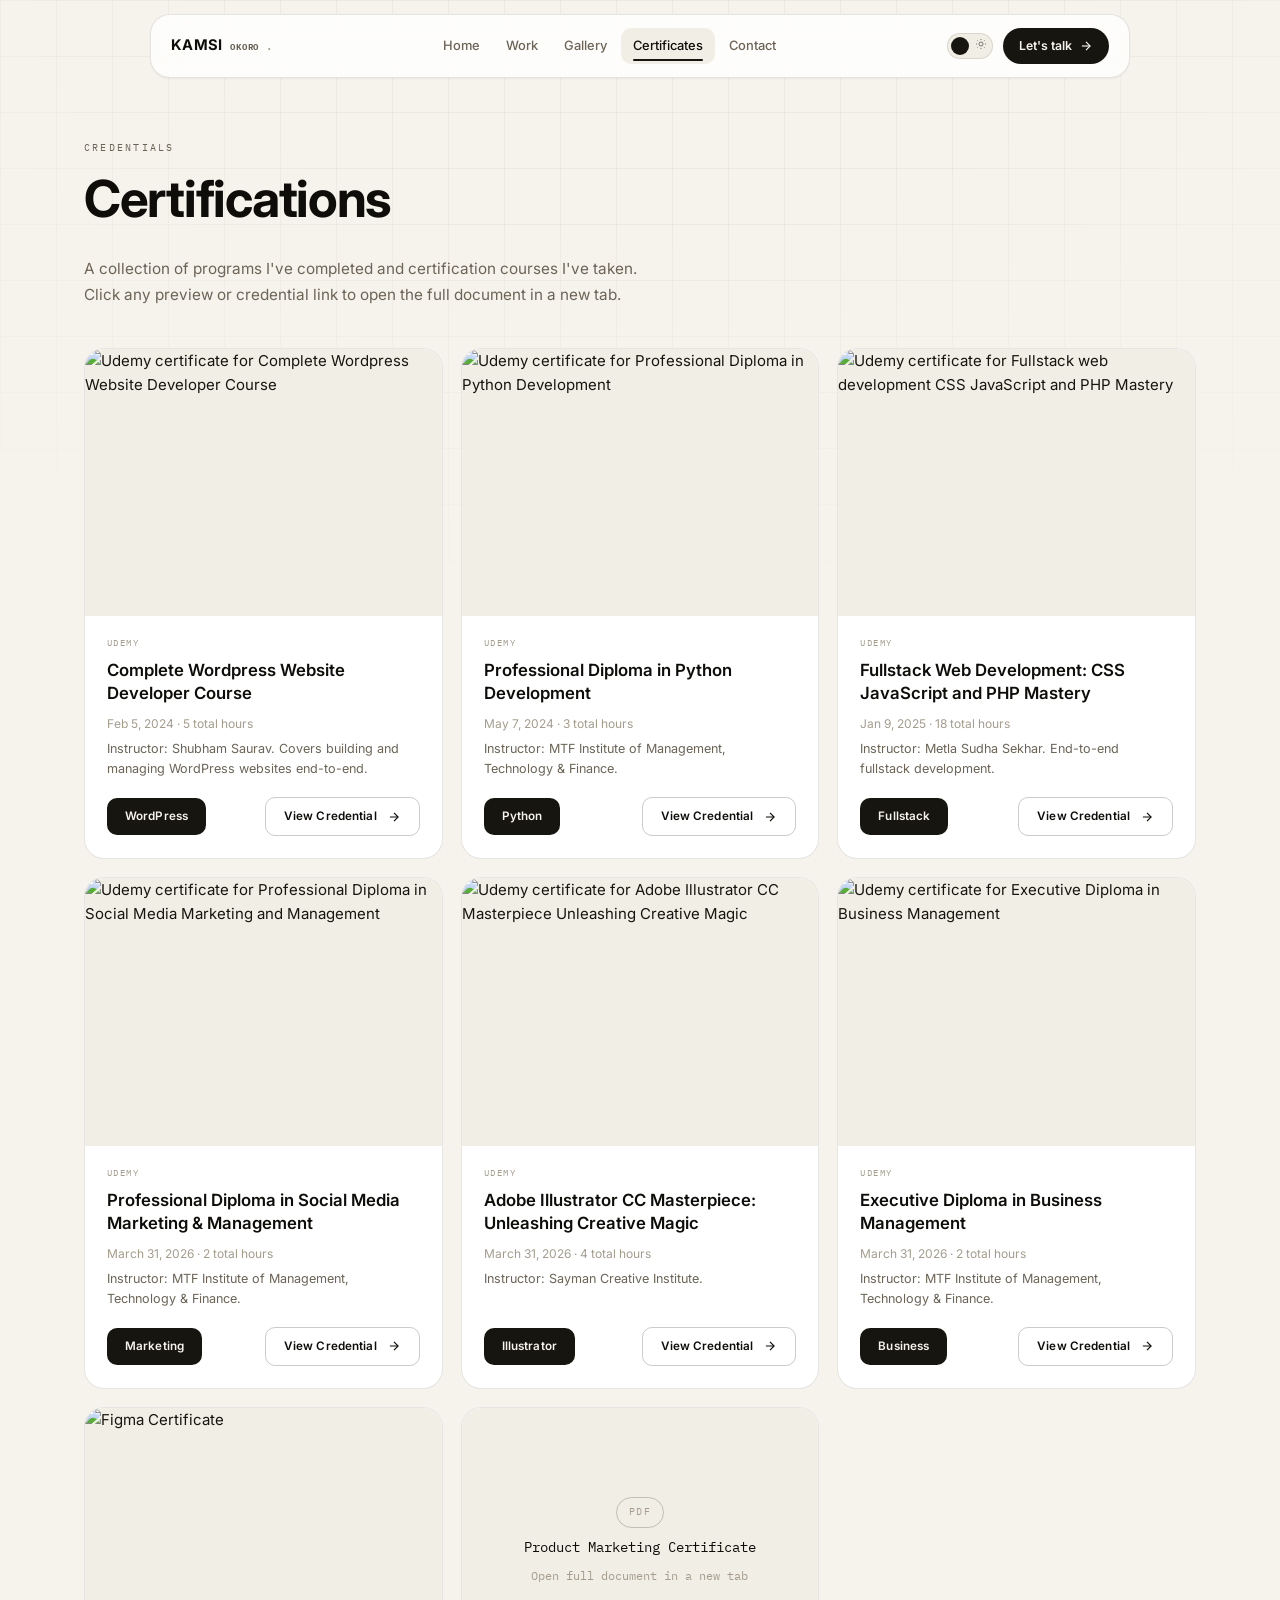
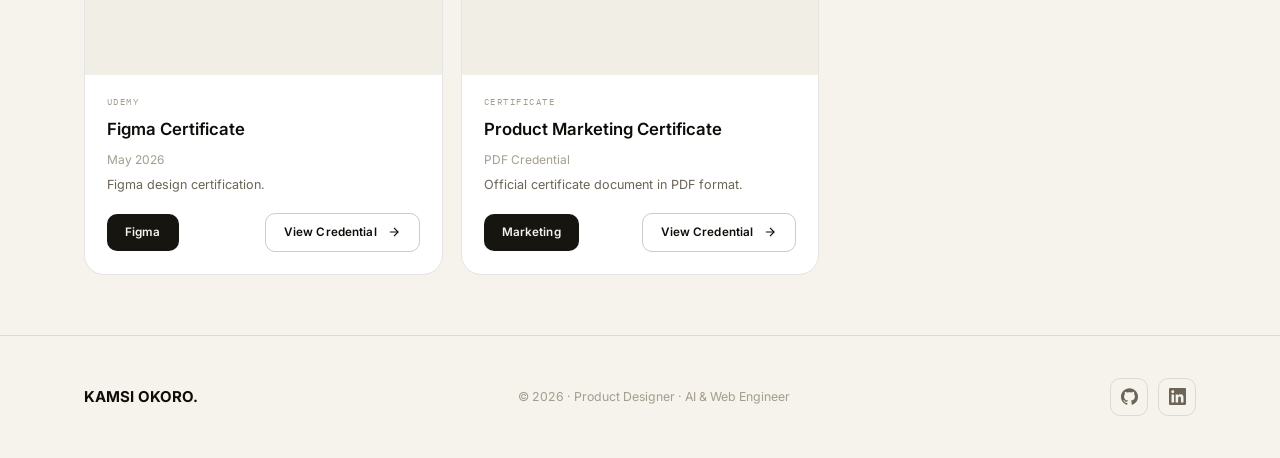
==== certificatiions.html @ 327447b2 "Redesign portfolio: minimalist warm off-white editorial UI - New floating sticky top navigation (nam" ====
<!DOCTYPE html>
<html lang="en" data-theme="light">
<head>
<meta charset="UTF-8">
<meta name="viewport" content="width=device-width, initial-scale=1.0">
<title>Certificates — Kamsi Okoro</title>
<meta name="description" content="Certifications and credentials earned by Kamsi Okoro across web development, design, art and business.">
<link rel="icon" type="image/svg+xml" href="favicon.svg">
<link rel="stylesheet" href="css/style.css">
</head>
<body class="certs-page">

<!-- ══════════ NAVBAR ══════════ -->
<header class="navbar">
  <div class="navbar-inner">
    <a class="navbar-brand" href="index.html" aria-label="Kamsi Okoro home">KAMSI<em>OKORO</em><span class="brand-dot">.</span></a>
    <nav class="navbar-center" aria-label="Primary">
      <ul class="nav-links">
        <li><a class="nav-link" href="index.html">Home</a></li>
        <li><a class="nav-link" href="works.html">Work</a></li>
        <li><a class="nav-link" href="gallery.html">Gallery</a></li>
        <li><a class="nav-link active" href="certificatiions.html">Certificates</a></li>
        <li><a class="nav-link" href="contact.html">Contact</a></li>
      </ul>
    </nav>
    <div class="navbar-right">
      <div class="theme-toggle" title="Toggle theme">
        <div class="toggle-track" role="button" tabindex="0" aria-label="Toggle theme">
          <svg class="icon-moon" viewBox="0 0 24 24" fill="none" stroke="currentColor" stroke-width="2"><path d="M21 12.8A9 9 0 1 1 11.2 3a7 7 0 0 0 9.8 9.8z"/></svg>
          <span class="toggle-thumb"></span>
          <svg class="icon-sun" viewBox="0 0 24 24" fill="none" stroke="currentColor" stroke-width="2"><circle cx="12" cy="12" r="4"/><path d="M12 2v2M12 20v2M4.9 4.9l1.4 1.4M17.7 17.7l1.4 1.4M2 12h2M20 12h2M4.9 19.1l1.4-1.4M17.7 6.3l1.4-1.4"/></svg>
        </div>
      </div>
      <a class="nav-cta" href="contact.html">Let's talk
        <svg viewBox="0 0 24 24" fill="none" stroke="currentColor" stroke-width="2"><line x1="5" y1="12" x2="19" y2="12"/><polyline points="12,5 19,12 12,19"/></svg>
      </a>
      <button class="hamburger-btn" aria-label="Toggle menu">
        <div class="hamburger-icon"><span></span><span></span><span></span></div>
      </button>
    </div>
  </div>
</header>

<div class="mobile-menu">
  <ul class="mobile-menu-links">
    <li><a href="index.html">Home <small>/ 01</small></a></li>
    <li><a href="works.html">Work <small>/ 02</small></a></li>
    <li><a href="gallery.html">Gallery <small>/ 03</small></a></li>
    <li><a class="active" href="certificatiions.html">Certificates <small>/ 04</small></a></li>
    <li><a href="contact.html">Contact <small>/ 05</small></a></li>
  </ul>
  <div class="mobile-menu-social">
    <a href="https://www.linkedin.com/in/kamsiokoro" target="_blank" rel="noopener"><svg viewBox="0 0 24 24" fill="currentColor"><path d="M20.447 20.452h-3.554v-5.569c0-1.328-.027-3.037-1.852-3.037-1.853 0-2.136 1.445-2.136 2.939v5.667H9.351V9h3.414v1.561h.046c.477-.9 1.637-1.85 3.37-1.85 3.601 0 4.267 2.37 4.267 5.455v6.286zM5.337 7.433a2.062 2.062 0 01-2.063-2.065 2.064 2.064 0 112.063 2.065zm1.782 13.019H3.555V9h3.564v11.452zM22.225 0H1.771C.792 0 0 .774 0 1.729v20.542C0 23.227.792 24 1.771 24h20.451C23.2 24 24 23.227 24 22.271V1.729C24 .774 23.2 0 22.222 0h.003z"/></svg> LinkedIn</a>
    <a href="https://github.com/kamsigpt" target="_blank" rel="noopener noreferrer"><svg viewBox="0 0 24 24" fill="currentColor"><path d="M12 .297c-6.63 0-12 5.373-12 12 0 5.303 3.438 9.8 8.205 11.385.6.113.82-.258.82-.577 0-.285-.01-1.04-.015-2.04-3.338.724-4.042-1.61-4.042-1.61C4.422 18.07 3.633 17.7 3.633 17.7c-1.087-.744.084-.729.084-.729 1.205.084 1.838 1.236 1.838 1.236 1.07 1.835 2.809 1.305 3.495.998.108-.776.417-1.305.76-1.605-2.665-.3-5.466-1.332-5.466-5.93 0-1.31.465-2.38 1.235-3.22-.135-.303-.54-1.523.105-3.176 0 0 1.005-.322 3.3 1.23.96-.267 1.98-.399 3-.405 1.02.006 2.04.138 3 .405 2.28-1.552 3.285-1.23 3.285-1.23.645 1.653.24 2.873.12 3.176.765.84 1.23 1.91 1.23 3.22 0 4.61-2.805 5.625-5.475 5.92.42.36.81 1.096.81 2.22 0 1.606-.015 2.896-.015 3.286 0 .315.21.69.825.57C20.565 22.092 24 17.592 24 12.297c0-6.627-5.373-12-12-12"/></svg> GitHub</a>
    <a class="email-contact-link" href="mailto:theofficialkamsiokoro@gmail.com" data-email="theofficialkamsiokoro@gmail.com"><svg viewBox="0 0 24 24" fill="none" stroke="currentColor" stroke-width="2"><path d="M4 4h16c1.1 0 2 .9 2 2v12c0 1.1-.9 2-2 2H4c-1.1 0-2-.9-2-2V6c0-1.1.9-2 2-2z"/><polyline points="22,6 12,13 2,6"/></svg> Email</a>
    <a class="cv-download-link" href="assets/Nedokoro_Kamsiyochi_%E2%80%94_Product_Designer_Portfolio.pdf" download="Kamsi_Okoro_CV.pdf" data-cv-src="assets/Nedokoro_Kamsiyochi_%E2%80%94_Product_Designer_Portfolio.pdf" data-download-name="Kamsi_Okoro_CV.pdf"><svg viewBox="0 0 24 24" fill="none" stroke="currentColor" stroke-width="2"><path d="M12 3v11"/><path d="M8 10l4 4 4-4"/><path d="M5 19h14"/></svg> CV</a>
  </div>
</div>

<main class="main-content">
  <section class="page-hero">
    <div class="container">
      <span class="page-kicker fade-up">Credentials</span>
      <h1 class="fade-up" style="--delay:0.05s">Certifications</h1>
      <p class="fade-up" style="--delay:0.12s">A collection of programs I've completed and certification courses I've taken. Click any preview or credential link to open the full document in a new tab.</p>
    </div>
  </section>

  <div class="container">
    <div class="cert-grid">

      <article id="google-ux-design" class="cert-card reveal" data-cert-src="assets/certificates/udemy-1.jpg">
        <div class="cert-card-media" aria-label="Open Complete Wordpress Website Developer Course certificate"><img class="cert-card-image" src="assets/certificates/udemy-1.jpg" alt="Udemy certificate for Complete Wordpress Website Developer Course" loading="lazy"></div>
        <div class="cert-card-body">
          <span class="org">Udemy</span>
          <h2>Complete Wordpress Website Developer Course</h2>
          <p class="meta">Feb 5, 2024 · 5 total hours</p>
          <p class="more">Instructor: Shubham Saurav. Covers building and managing WordPress websites end-to-end.</p>
          <div class="cert-card-foot">
            <span class="btn btn-sm" style="pointer-events:none;background:var(--accent);color:var(--bg)">WordPress</span>
            <a class="btn btn-outline btn-sm" href="assets/certificates/udemy-1.jpg" target="_blank" rel="noopener noreferrer">View Credential
              <svg viewBox="0 0 24 24" fill="none" stroke="currentColor" stroke-width="2"><line x1="5" y1="12" x2="19" y2="12"/><polyline points="12,5 19,12 12,19"/></svg>
            </a>
          </div>
        </div>
      </article>

      <article id="meta-frontend-developer" class="cert-card reveal" data-cert-src="assets/certificates/udemy-2.jpg">
        <div class="cert-card-media" aria-label="Open Professional Diploma in Python Development certificate"><img class="cert-card-image" src="assets/certificates/udemy-2.jpg" alt="Udemy certificate for Professional Diploma in Python Development" loading="lazy"></div>
        <div class="cert-card-body">
          <span class="org">Udemy</span>
          <h2>Professional Diploma in Python Development</h2>
          <p class="meta">May 7, 2024 · 3 total hours</p>
          <p class="more">Instructor: MTF Institute of Management, Technology &amp; Finance.</p>
          <div class="cert-card-foot">
            <span class="btn btn-sm" style="pointer-events:none;background:var(--accent);color:var(--bg)">Python</span>
            <a class="btn btn-outline btn-sm" href="assets/certificates/udemy-2.jpg" target="_blank" rel="noopener noreferrer">View Credential
              <svg viewBox="0 0 24 24" fill="none" stroke="currentColor" stroke-width="2"><line x1="5" y1="12" x2="19" y2="12"/><polyline points="12,5 19,12 12,19"/></svg>
            </a>
          </div>
        </div>
      </article>

      <article id="fullstack-css-js-php" class="cert-card reveal" data-cert-src="assets/certificates/udemy-3.jpg">
        <div class="cert-card-media" aria-label="Open Fullstack web development CSS JavaScript and PHP Mastery certificate"><img class="cert-card-image" src="assets/certificates/udemy-3.jpg" alt="Udemy certificate for Fullstack web development CSS JavaScript and PHP Mastery" loading="lazy"></div>
        <div class="cert-card-body">
          <span class="org">Udemy</span>
          <h2>Fullstack Web Development: CSS JavaScript and PHP Mastery</h2>
          <p class="meta">Jan 9, 2025 · 18 total hours</p>
          <p class="more">Instructor: Metla Sudha Sekhar. End-to-end fullstack development.</p>
          <div class="cert-card-foot">
            <span class="btn btn-sm" style="pointer-events:none;background:var(--accent);color:var(--bg)">Fullstack</span>
            <a class="btn btn-outline btn-sm" href="assets/certificates/udemy-3.jpg" target="_blank" rel="noopener noreferrer">View Credential
              <svg viewBox="0 0 24 24" fill="none" stroke="currentColor" stroke-width="2"><line x1="5" y1="12" x2="19" y2="12"/><polyline points="12,5 19,12 12,19"/></svg>
            </a>
          </div>
        </div>
      </article>

      <article id="social-media-marketing-management" class="cert-card reveal" data-cert-src="assets/certificates/udemy-4.jpg">
        <div class="cert-card-media" aria-label="Open Professional Diploma in Social Media Marketing and Management certificate"><img class="cert-card-image" src="assets/certificates/udemy-4.jpg" alt="Udemy certificate for Professional Diploma in Social Media Marketing and Management" loading="lazy"></div>
        <div class="cert-card-body">
          <span class="org">Udemy</span>
          <h2>Professional Diploma in Social Media Marketing &amp; Management</h2>
          <p class="meta">March 31, 2026 · 2 total hours</p>
          <p class="more">Instructor: MTF Institute of Management, Technology &amp; Finance.</p>
          <div class="cert-card-foot">
            <span class="btn btn-sm" style="pointer-events:none;background:var(--accent);color:var(--bg)">Marketing</span>
            <a class="btn btn-outline btn-sm" href="assets/certificates/udemy-4.jpg" target="_blank" rel="noopener noreferrer">View Credential
              <svg viewBox="0 0 24 24" fill="none" stroke="currentColor" stroke-width="2"><line x1="5" y1="12" x2="19" y2="12"/><polyline points="12,5 19,12 12,19"/></svg>
            </a>
          </div>
        </div>
      </article>

      <article id="adobe-illustrator-masterpiece" class="cert-card reveal" data-cert-src="assets/certificates/udemy-5.jpg">
        <div class="cert-card-media" aria-label="Open Adobe Illustrator CC Masterpiece Unleashing Creative Magic certificate"><img class="cert-card-image" src="assets/certificates/udemy-5.jpg" alt="Udemy certificate for Adobe Illustrator CC Masterpiece Unleashing Creative Magic" loading="lazy"></div>
        <div class="cert-card-body">
          <span class="org">Udemy</span>
          <h2>Adobe Illustrator CC Masterpiece: Unleashing Creative Magic</h2>
          <p class="meta">March 31, 2026 · 4 total hours</p>
          <p class="more">Instructor: Sayman Creative Institute.</p>
          <div class="cert-card-foot">
            <span class="btn btn-sm" style="pointer-events:none;background:var(--accent);color:var(--bg)">Illustrator</span>
            <a class="btn btn-outline btn-sm" href="assets/certificates/udemy-5.jpg" target="_blank" rel="noopener noreferrer">View Credential
              <svg viewBox="0 0 24 24" fill="none" stroke="currentColor" stroke-width="2"><line x1="5" y1="12" x2="19" y2="12"/><polyline points="12,5 19,12 12,19"/></svg>
            </a>
          </div>
        </div>
      </article>

      <article id="executive-business-management" class="cert-card reveal" data-cert-src="assets/certificates/udemy-6.jpg">
        <div class="cert-card-media" aria-label="Open Executive Diploma in Business Management certificate"><img class="cert-card-image" src="assets/certificates/udemy-6.jpg" alt="Udemy certificate for Executive Diploma in Business Management" loading="lazy"></div>
        <div class="cert-card-body">
          <span class="org">Udemy</span>
          <h2>Executive Diploma in Business Management</h2>
          <p class="meta">March 31, 2026 · 2 total hours</p>
          <p class="more">Instructor: MTF Institute of Management, Technology &amp; Finance.</p>
          <div class="cert-card-foot">
            <span class="btn btn-sm" style="pointer-events:none;background:var(--accent);color:var(--bg)">Business</span>
            <a class="btn btn-outline btn-sm" href="assets/certificates/udemy-6.jpg" target="_blank" rel="noopener noreferrer">View Credential
              <svg viewBox="0 0 24 24" fill="none" stroke="currentColor" stroke-width="2"><line x1="5" y1="12" x2="19" y2="12"/><polyline points="12,5 19,12 12,19"/></svg>
            </a>
          </div>
        </div>
      </article>

      <article id="figma-certificate" class="cert-card reveal" data-cert-src="assets/certificates/figma certificate.jpg">
        <div class="cert-card-media" aria-label="Open Figma Certificate"><img class="cert-card-image" src="assets/certificates/figma%20certificate.jpg" alt="Figma Certificate" loading="lazy"></div>
        <div class="cert-card-body">
          <span class="org">Udemy</span>
          <h2>Figma Certificate</h2>
          <p class="meta">May 2026</p>
          <p class="more">Figma design certification.</p>
          <div class="cert-card-foot">
            <span class="btn btn-sm" style="pointer-events:none;background:var(--accent);color:var(--bg)">Figma</span>
            <a class="btn btn-outline btn-sm" href="assets/certificates/figma%20certificate.jpg" target="_blank" rel="noopener noreferrer">View Credential
              <svg viewBox="0 0 24 24" fill="none" stroke="currentColor" stroke-width="2"><line x1="5" y1="12" x2="19" y2="12"/><polyline points="12,5 19,12 12,19"/></svg>
            </a>
          </div>
        </div>
      </article>

      <article id="product-marketing-certificate" class="cert-card reveal" data-cert-src="assets/certificates/product-marketing-certificate.pdf">
        <div class="cert-card-media cert-card-media-pdf" aria-label="Open product marketing certificate PDF">
          <span class="cert-card-pdf-chip">PDF</span>
          <span style="font-size:.95rem;color:var(--text-strong)">Product Marketing Certificate</span>
          <span>Open full document in a new tab</span>
        </div>
        <div class="cert-card-body">
          <span class="org">Certificate</span>
          <h2>Product Marketing Certificate</h2>
          <p class="meta">PDF Credential</p>
          <p class="more">Official certificate document in PDF format.</p>
          <div class="cert-card-foot">
            <span class="btn btn-sm" style="pointer-events:none;background:var(--accent);color:var(--bg)">Marketing</span>
            <a class="btn btn-outline btn-sm" href="assets/certificates/product-marketing-certificate.pdf" target="_blank" rel="noopener noreferrer">View Credential
              <svg viewBox="0 0 24 24" fill="none" stroke="currentColor" stroke-width="2"><line x1="5" y1="12" x2="19" y2="12"/><polyline points="12,5 19,12 12,19"/></svg>
            </a>
          </div>
        </div>
      </article>

    </div>
  </div>

  <footer class="footer">
    <div class="container footer-inner">
      <span class="footer-brand">KAMSI OKORO.</span>
      <span class="footer-copy">© 2026 · Product Designer · AI &amp; Web Engineer</span>
      <div class="footer-social">
        <a href="https://github.com/kamsigpt" target="_blank" rel="noopener noreferrer" aria-label="GitHub"><svg viewBox="0 0 24 24" fill="currentColor"><path d="M12 .297c-6.63 0-12 5.373-12 12 0 5.303 3.438 9.8 8.205 11.385.6.113.82-.258.82-.577 0-.285-.01-1.04-.015-2.04-3.338.724-4.042-1.61-4.042-1.61C4.422 18.07 3.633 17.7 3.633 17.7c-1.087-.744.084-.729.084-.729 1.205.084 1.838 1.236 1.838 1.236 1.07 1.835 2.809 1.305 3.495.998.108-.776.417-1.305.76-1.605-2.665-.3-5.466-1.332-5.466-5.93 0-1.31.465-2.38 1.235-3.22-.135-.303-.54-1.523.105-3.176 0 0 1.005-.322 3.3 1.23.96-.267 1.98-.399 3-.405 1.02.006 2.04.138 3 .405 2.28-1.552 3.285-1.23 3.285-1.23.645 1.653.24 2.873.12 3.176.765.84 1.23 1.91 1.23 3.22 0 4.61-2.805 5.625-5.475 5.92.42.36.81 1.096.81 2.22 0 1.606-.015 2.896-.015 3.286 0 .315.21.69.825.57C20.565 22.092 24 17.592 24 12.297c0-6.627-5.373-12-12-12"/></svg></a>
        <a href="https://www.linkedin.com/in/kamsiokoro" target="_blank" rel="noopener" aria-label="LinkedIn"><svg viewBox="0 0 24 24" fill="currentColor"><path d="M20.447 20.452h-3.554v-5.569c0-1.328-.027-3.037-1.852-3.037-1.853 0-2.136 1.445-2.136 2.939v5.667H9.351V9h3.414v1.561h.046c.477-.9 1.637-1.85 3.37-1.85 3.601 0 4.267 2.37 4.267 5.455v6.286zM5.337 7.433a2.062 2.062 0 01-2.063-2.065 2.064 2.064 0 112.063 2.065zm1.782 13.019H3.555V9h3.564v11.452zM22.225 0H1.771C.792 0 0 .774 0 1.729v20.542C0 23.227.792 24 1.771 24h20.451C23.2 24 24 23.227 24 22.271V1.729C24 .774 23.2 0 22.222 0h.003z"/></svg></a>
      </div>
    </div>
  </footer>
</main>

<script src="js/main.js"></script>
</body>
</html>
---- css/style.css ----
/* ═══════════════════════════════════════════════════════
   KAMSI OKORO — Premium Editorial Portfolio
   Minimalist · Sophisticated · Technical · Warm off-white
   ═══════════════════════════════════════════════════════ */

@import url('https://fonts.googleapis.com/css2?family=IBM+Plex+Mono:wght@400;500&family=Inter:opsz,wght@14..32,300;14..32,400;14..32,500;14..32,600;14..32,700;14..32,800&display=swap');

/* ── DESIGN TOKENS ── */
:root {
  --bg:          #f6f3ec;   /* warm off-white */
  --bg2:         #efece2;   /* slightly deeper warm */
  --surface:     #ffffff;
  --surface-2:   #f1eee5;
  --text:        #17150f;   /* near-black warm */
  --text-strong: #0e0d09;
  --text-sub:    #6b6457;
  --text-dim:    #a49d8e;
  --border:      rgba(23,21,15,0.11);
  --border-bright: rgba(23,21,15,0.22);
  --accent:      #17150f;
  --btn-bg:      #17150f;
  --btn-text:    #f6f3ec;
  --btn-hover:   #2c2920;
  --grid-line:   rgba(23,21,15,0.045);

  --r-sm: 10px;
  --r-md: 14px;
  --r-lg: 20px;
  --r-full: 999px;

  --shadow-sm: 0 1px 2px rgba(23,21,15,0.05);
  --shadow-md: 0 12px 30px rgba(23,21,15,0.08);
  --shadow-lg: 0 24px 60px rgba(23,21,15,0.10);

  --font-sans: 'Inter', 'Segoe UI', Arial, sans-serif;
  --font-mono: 'IBM Plex Mono', 'SFMono-Regular', Consolas, monospace;

  --ease: cubic-bezier(0.76, 0, 0.24, 1);
  --ease-out: cubic-bezier(0.16, 1, 0.3, 1);
  --ease-smooth: cubic-bezier(0.22, 1, 0.36, 1);

  --nav-h: 64px;
  --max-w: 1240px;
  --page-pad: 64px;
}

[data-theme="dark"] {
  --bg:          #121110;
  --bg2:         #1a1916;
  --surface:     #1d1b18;
  --surface-2:   #24221e;
  --text:        #ece9e1;
  --text-strong: #f7f4ec;
  --text-sub:    #a8a193;
  --text-dim:    #6b665b;
  --border:      rgba(255,255,255,0.10);
  --border-bright: rgba(255,255,255,0.20);
  --accent:      #ece9e1;
  --btn-bg:      #ece9e1;
  --btn-text:    #15130f;
  --btn-hover:   #ffffff;
  --grid-line:   rgba(255,255,255,0.05);
  --shadow-sm: 0 1px 2px rgba(0,0,0,0.3);
  --shadow-md: 0 12px 30px rgba(0,0,0,0.4);
  --shadow-lg: 0 24px 60px rgba(0,0,0,0.5);
}

/* ── RESET / BASE ── */
*, *::before, *::after { box-sizing: border-box; margin: 0; padding: 0; }
html { scroll-behavior: smooth; font-size: 15px; }
body {
  font-family: var(--font-sans);
  background: var(--bg);
  color: var(--text);
  overflow-x: hidden;
  min-height: 100vh;
  line-height: 1.6;
  text-rendering: optimizeLegibility;
  -webkit-font-smoothing: antialiased;
  -webkit-tap-highlight-color: transparent;
  transition: background-color 0.35s var(--ease-smooth), color 0.35s var(--ease-smooth);
}

/* Subtle technical grid background */
body::before {
  content: '';
  position: fixed;
  inset: 0;
  background-image:
    linear-gradient(var(--grid-line) 1px, transparent 1px),
    linear-gradient(90deg, var(--grid-line) 1px, transparent 1px);
  background-size: 56px 56px;
  mask-image: radial-gradient(ellipse 90% 70% at 50% 0%, #000 30%, transparent 100%);
  -webkit-mask-image: radial-gradient(ellipse 90% 70% at 50% 0%, #000 30%, transparent 100%);
  pointer-events: none;
  z-index: 0;
  transition: opacity 0.35s var(--ease-smooth);
}

a { text-decoration: none; color: inherit; }
button { border: none; background: none; cursor: pointer; font-family: inherit; color: inherit; }
img, video { display: block; max-width: 100%; }

::selection { background: var(--accent); color: var(--bg); }

a:focus-visible,
button:focus-visible {
  outline: 2px solid var(--accent);
  outline-offset: 3px;
  border-radius: 4px;
}

/* ── CONTAINER ── */
.container { width: 100%; max-width: var(--max-w); margin: 0 auto; padding: 0 var(--page-pad); }

/* ── TYPOGRAPHY HELPERS ── */
.mono { font-family: var(--font-mono); }
.eyebrow {
  font-family: var(--font-mono);
  font-size: 0.66rem;
  letter-spacing: 0.22em;
  text-transform: uppercase;
  color: var(--text-sub);
  display: inline-flex;
  align-items: center;
  gap: 10px;
}
.eyebrow::before {
  content: '';
  width: 26px;
  height: 1px;
  background: currentColor;
  opacity: 0.35;
}

/* ── NAVIGATION ── */
.navbar {
  position: fixed;
  top: 14px;
  left: 0;
  right: 0;
  z-index: 200;
  display: flex;
  justify-content: center;
  pointer-events: none;
  padding: 0 16px;
}
.navbar-inner {
  pointer-events: auto;
  width: 100%;
  max-width: 980px;
  height: var(--nav-h);
  display: flex;
  align-items: center;
  justify-content: space-between;
  gap: 24px;
  padding: 0 20px;
  background: color-mix(in srgb, var(--surface) 78%, transparent);
  backdrop-filter: blur(14px) saturate(1.3);
  -webkit-backdrop-filter: blur(14px) saturate(1.3);
  border: 1px solid var(--border);
  border-radius: var(--r-lg);
  box-shadow: var(--shadow-sm);
  transition: background-color 0.3s, box-shadow 0.3s, border-color 0.3s;
}
.navbar-brand {
  display: flex;
  align-items: baseline;
  gap: 8px;
  font-weight: 700;
  letter-spacing: 0.02em;
  color: var(--text-strong);
  font-size: 0.98rem;
  white-space: nowrap;
}
.navbar-brand .brand-dot { color: var(--text-dim); font-weight: 500; }
.navbar-brand em {
  font-style: normal;
  font-family: var(--font-mono);
  font-size: 0.62rem;
  color: var(--text-sub);
  letter-spacing: 0.08em;
  margin-top: 2px;
}
.nav-links {
  display: flex;
  align-items: center;
  gap: 2px;
  list-style: none;
}
.nav-link {
  position: relative;
  display: inline-flex;
  align-items: center;
  gap: 6px;
  padding: 8px 12px;
  font-size: 0.86rem;
  font-weight: 500;
  color: var(--text-sub);
  border-radius: var(--r-sm);
  transition: color 0.2s var(--ease-smooth), background-color 0.2s var(--ease-smooth);
}
.nav-link svg { width: 15px; height: 15px; opacity: 0.7; }
.nav-link:hover { color: var(--text-strong); background: var(--surface-2); }
.nav-link.active { color: var(--text-strong); background: var(--surface-2); }
.nav-link.active::after {
  content: '';
  position: absolute;
  left: 12px; right: 12px; bottom: 3px;
  height: 2px;
  border-radius: 2px;
  background: var(--accent);
}

.navbar-right {
  display: flex;
  align-items: center;
  gap: 10px;
}

/* Theme toggle */
.theme-toggle {
  display: flex;
  align-items: center;
}
.toggle-track {
  width: 46px;
  height: 26px;
  border-radius: var(--r-full);
  background: var(--surface-2);
  border: 1px solid var(--border);
  position: relative;
  cursor: pointer;
  transition: background-color 0.3s, border-color 0.3s;
  display: flex;
  align-items: center;
}
.toggle-thumb {
  position: absolute;
  left: 3px;
  top: 3px;
  width: 18px;
  height: 18px;
  border-radius: 50%;
  background: var(--accent);
  transition: transform 0.3s var(--ease-smooth);
}
.toggle-track[data-step="1"] .toggle-thumb { transform: translateX(20px); }
.toggle-track .icon-sun, .toggle-track .icon-moon { position: absolute; top: 4px; width: 12px; height: 12px; opacity: 0.55; }
.toggle-track .icon-sun { right: 5px; }
.toggle-track .icon-moon { left: 5px; }

/* CTA button in nav */
.nav-cta {
  display: inline-flex;
  align-items: center;
  gap: 7px;
  padding: 8px 16px;
  background: var(--btn-bg);
  color: var(--btn-text);
  border-radius: var(--r-full);
  font-size: 0.82rem;
  font-weight: 600;
  transition: transform 0.2s var(--ease-smooth), background-color 0.2s, box-shadow 0.2s;
}
.nav-cta:hover { background: var(--btn-hover); transform: translateY(-1px); box-shadow: var(--shadow-sm); }
.nav-cta svg { width: 14px; height: 14px; }

/* Mobile hamburger */
.hamburger-btn {
  display: none;
  width: 42px;
  height: 42px;
  border-radius: var(--r-sm);
  align-items: center;
  justify-content: center;
  border: 1px solid var(--border);
  background: var(--surface);
  position: relative;
  z-index: 260;
}
.hamburger-icon { width: 20px; height: 14px; position: relative; display: flex; flex-direction: column; justify-content: space-between; }
.hamburger-icon span { display: block; height: 2px; background: var(--text-strong); border-radius: 2px; transition: transform 0.25s var(--ease-out), opacity 0.2s; }
.sidebar-open .hamburger-icon span:nth-child(1) { transform: translateY(6px) rotate(45deg); }
.sidebar-open .hamburger-icon span:nth-child(2) { opacity: 0; }
.sidebar-open .hamburger-icon span:nth-child(3) { transform: translateY(-6px) rotate(-45deg); }

/* Mobile menu */
.mobile-menu {
  position: fixed;
  top: 0; left: 0; right: 0; bottom: 0;
  z-index: 250;
  background: var(--bg);
  padding: 96px 28px 40px;
  display: flex;
  flex-direction: column;
  justify-content: space-between;
  opacity: 0;
  visibility: hidden;
  transform: translateY(-8px);
  transition: opacity 0.3s var(--ease-smooth), visibility 0.3s, transform 0.3s var(--ease-out);
}
.sidebar-open .mobile-menu { opacity: 1; visibility: visible; transform: none; }
.mobile-menu-links { list-style: none; display: flex; flex-direction: column; gap: 4px; }
.mobile-menu-links a {
  display: flex;
  justify-content: space-between;
  align-items: center;
  padding: 16px 4px;
  font-size: 1.5rem;
  font-weight: 600;
  color: var(--text);
  border-bottom: 1px solid var(--border);
}
.mobile-menu-links a small { font-family: var(--font-mono); font-size: 0.7rem; color: var(--text-dim); font-weight: 400; }
.mobile-menu-links a.active { color: var(--text-strong); }
.mobile-menu-social { display: flex; gap: 14px; flex-wrap: wrap; }
.mobile-menu-social a {
  display: inline-flex;
  align-items: center;
  gap: 8px;
  padding: 10px 16px;
  border: 1px solid var(--border);
  border-radius: var(--r-full);
  font-size: 0.82rem;
  font-weight: 500;
}
.mobile-menu-social a svg { width: 16px; height: 16px; }

/* ── BUTTONS ── */
.btn {
  display: inline-flex;
  align-items: center;
  justify-content: center;
  gap: 10px;
  padding: 14px 26px;
  border-radius: var(--r-md);
  font-size: 0.9rem;
  font-weight: 600;
  letter-spacing: 0.01em;
  transition: transform 0.2s var(--ease-smooth), box-shadow 0.2s, background-color 0.2s, color 0.2s, border-color 0.2s;
  white-space: nowrap;
}
.btn svg { width: 16px; height: 16px; transition: transform 0.22s var(--ease-smooth); }
.btn:hover svg { transform: translateX(4px); }
.btn-primary { background: var(--btn-bg); color: var(--btn-text); box-shadow: var(--shadow-sm); }
.btn-primary:hover { background: var(--btn-hover); transform: translateY(-2px); box-shadow: var(--shadow-md); }
.btn-outline {
  background: transparent;
  color: var(--text-strong);
  border: 1px solid var(--border-bright);
}
.btn-outline:hover { border-color: var(--accent); transform: translateY(-2px); background: var(--surface-2); box-shadow: var(--shadow-sm); }
.btn-sm { padding: 9px 16px; font-size: 0.78rem; border-radius: var(--r-sm); }
.btn-sm svg { width: 14px; height: 14px; }
.btn-block { width: 100%; }

/* Arrow-only circular nav button */
.arrow-btn {
  width: 48px; height: 48px;
  border-radius: 50%;
  background: var(--btn-bg);
  color: var(--btn-text);
  display: inline-flex;
  align-items: center;
  justify-content: center;
  transition: transform 0.2s var(--ease-smooth), background-color 0.2s, box-shadow 0.2s;
  box-shadow: var(--shadow-sm);
}
.arrow-btn svg { width: 18px; height: 18px; }
.arrow-btn:hover { background: var(--btn-hover); transform: scale(1.06); box-shadow: var(--shadow-md); }

/* ── MAIN ── */
.main-content { position: relative; z-index: 1; }

/* ── HERO ── */
.hero {
  min-height: 100vh;
  display: flex;
  align-items: center;
  padding: calc(var(--nav-h) + 24px) 0 40px;
}
.hero-grid {
  display: grid;
  grid-template-columns: 1.15fr 0.85fr;
  gap: 64px;
  align-items: center;
}
.hero-badge {
  display: inline-flex;
  align-items: center;
  gap: 8px;
  padding: 7px 14px;
  border: 1px solid var(--border);
  border-radius: var(--r-full);
  font-family: var(--font-mono);
  font-size: 0.68rem;
  letter-spacing: 0.12em;
  text-transform: uppercase;
  color: var(--text-sub);
  background: var(--surface);
  margin-bottom: 28px;
}
.hero-badge .pulse { width: 7px; height: 7px; border-radius: 50%; background: #4caf6e; }
.hero h1 {
  font-size: clamp(2.6rem, 6.2vw, 4.6rem);
  line-height: 1.04;
  font-weight: 700;
  letter-spacing: -0.03em;
  color: var(--text-strong);
  margin-bottom: 24px;
}
.hero h1 .muted {
  color: var(--text-dim);
  font-weight: 500;
}
.hero h1 .accent-line {
  display: inline-block;
  background: var(--accent);
  color: var(--bg);
  padding: 0 10px;
  border-radius: 8px;
  margin: 4px 0;
}
.hero-subtext {
  font-size: 1.08rem;
  line-height: 1.7;
  color: var(--text-sub);
  max-width: 540px;
  margin-bottom: 36px;
}
.hero-cta { display: flex; gap: 14px; flex-wrap: wrap; }
.hero-quick {
  display: flex;
  align-items: center;
  gap: 10px;
  margin-top: 44px;
  font-family: var(--font-mono);
  font-size: 0.74rem;
  letter-spacing: 0.06em;
  color: var(--text-dim);
}
.hero-quick .quick-links { display: flex; gap: 6px; }
.hero-quick .quick-links a {
  display: inline-flex; align-items: center; justify-content: center;
  width: 34px; height: 34px;
  border: 1px solid var(--border);
  border-radius: var(--r-sm);
  color: var(--text-sub);
  transition: all 0.2s var(--ease-smooth);
}
.hero-quick .quick-links a:hover { color: var(--text-strong); border-color: var(--border-bright); transform: translateY(-2px); background: var(--surface); }
.hero-quick .quick-links svg { width: 16px; height: 16px; }

/* Hero portrait */
.hero-art {
  display: flex;
  justify-content: center;
  align-items: center;
}
.hero-art-frame {
  position: relative;
  width: 100%;
  max-width: 380px;
  aspect-ratio: 4 / 5;
  border-radius: var(--r-lg);
  overflow: hidden;
  border: 1px solid var(--border);
  background: var(--surface-2);
  box-shadow: var(--shadow-lg);
}
.hero-art-frame img { width: 100%; height: 100%; object-fit: cover; }
.hero-art-frame::after {
  content: '';
  position: absolute; inset: 0;
  border-radius: inherit;
  box-shadow: inset 0 0 0 1px rgba(255,255,255,0.06);
  pointer-events: none;
}
.hero-float-tag {
  position: absolute;
  left: -18px;
  bottom: 30px;
  background: var(--surface);
  border: 1px solid var(--border);
  box-shadow: var(--shadow-md);
  border-radius: var(--r-md);
  padding: 12px 16px;
  font-family: var(--font-mono);
  font-size: 0.7rem;
  color: var(--text-sub);
}
.hero-float-tag strong { display: block; font-size: 0.9rem; color: var(--text-strong); font-family: var(--font-sans); }
.hero-float-tag--top { left: auto; right: -18px; bottom: auto; top: 34px; }

/* Scroll indicator */
.scroll-hint {
  position: absolute;
  bottom: 24px;
  left: 50%;
  transform: translateX(-50%);
  display: flex;
  align-items: center;
  gap: 10px;
  font-family: var(--font-mono);
  font-size: 0.66rem;
  letter-spacing: 0.2em;
  text-transform: uppercase;
  color: var(--text-dim);
}
.scroll-hint .line { width: 40px; height: 1px; background: var(--border-bright); position: relative; overflow: hidden; }
.scroll-hint .line::after { content: ''; position: absolute; top: 0; left: -40px; width: 40px; height: 100%; background: var(--accent); animation: scrollLine 2.4s var(--ease-out) infinite; }
@keyframes scrollLine { 0% { left: -40px; } 60% { left: 100%; } 100% { left: 100%; } }

/* ── SECTION BASE ── */
.section { padding: 90px 0; }
.section-head {
  display: flex;
  align-items: flex-end;
  justify-content: space-between;
  gap: 24px;
  margin-bottom: 52px;
}
.section-title {
  font-size: clamp(1.9rem, 3.6vw, 2.8rem);
  font-weight: 700;
  letter-spacing: -0.02em;
  color: var(--text-strong);
  margin-top: 16px;
  line-height: 1.15;
}
.section-head .btn { flex-shrink: 0; }

/* ── ABOUT ── */
.about-grid {
  display: grid;
  grid-template-columns: 1fr 1fr;
  gap: 48px;
  align-items: start;
}
.about-text p { color: var(--text-sub); font-size: 1.02rem; line-height: 1.75; margin-bottom: 18px; }
.about-text p strong { color: var(--text-strong); font-weight: 600; }
.about-stats {
  display: grid;
  grid-template-columns: 1fr 1fr;
  gap: 14px;
}
.stat-tile {
  background: var(--surface);
  border: 1px solid var(--border);
  border-radius: var(--r-md);
  padding: 22px 24px;
}
.stat-tile .stat-num { font-size: 2rem; font-weight: 700; color: var(--text-strong); letter-spacing: -0.02em; }
.stat-tile .stat-label { font-size: 0.85rem; color: var(--text-sub); margin-top: 2px; }

/* ── SERVICES ── */
.services-grid {
  display: grid;
  grid-template-columns: repeat(3, 1fr);
  gap: 16px;
}
.service-card {
  background: var(--surface);
  border: 1px solid var(--border);
  border-radius: var(--r-lg);
  padding: 30px;
  transition: transform 0.25s var(--ease-smooth), box-shadow 0.25s, border-color 0.25s;
}
.service-card:hover { transform: translateY(-4px); box-shadow: var(--shadow-md); border-color: var(--border-bright); }
.service-card .num { font-family: var(--font-mono); font-size: 0.7rem; color: var(--text-dim); letter-spacing: 0.14em; }
.service-card .icon { color: var(--text-strong); margin: 18px 0 14px; }
.service-card .icon svg { width: 28px; height: 28px; }
.service-card h3 { font-size: 1.2rem; font-weight: 600; color: var(--text-strong); margin-bottom: 8px; }
.service-card p { font-size: 0.92rem; color: var(--text-sub); line-height: 1.65; }

/* ── SKILLS ── */
.skills-grid {
  display: grid;
  grid-template-columns: repeat(3, 1fr);
  gap: 16px;
}
.skill-card {
  background: var(--surface);
  border: 1px solid var(--border);
  border-radius: var(--r-lg);
  padding: 26px;
}
.skill-card h3 {
  font-family: var(--font-mono);
  font-size: 0.72rem;
  letter-spacing: 0.16em;
  text-transform: uppercase;
  color: var(--text-sub);
  margin-bottom: 18px;
}
.skill-chips { display: flex; flex-wrap: wrap; gap: 8px; }
.skill-chip {
  padding: 7px 12px;
  border: 1px solid var(--border);
  border-radius: var(--r-full);
  background: var(--bg2);
  font-size: 0.82rem;
  color: var(--text);
  transition: background-color 0.2s, border-color 0.2s, color 0.2s;
}
.skill-chip:hover { background: var(--accent); color: var(--bg); border-color: var(--accent); }

/* ── FEATURED WORK ── */
.featured-list { display: grid; gap: 24px; }
.featured-item {
  display: grid;
  grid-template-columns: 1.35fr 1fr;
  gap: 0;
  background: var(--surface);
  border: 1px solid var(--border);
  border-radius: var(--r-lg);
  overflow: hidden;
  transition: transform 0.25s var(--ease-smooth), box-shadow 0.25s, border-color 0.25s;
}
.featured-item:hover { box-shadow: var(--shadow-md); border-color: var(--border-bright); transform: translateY(-3px); }
.featured-media { position: relative; aspect-ratio: 16 / 10; overflow: hidden; }
.featured-media img, .featured-media video { width: 100%; height: 100%; object-fit: cover; transition: transform 0.5s var(--ease-smooth); }
.featured-item:hover .featured-media img, .featured-item:hover .featured-media video { transform: scale(1.04); }
.featured-body { padding: 30px; display: flex; flex-direction: column; }
.featured-body .cat { font-family: var(--font-mono); font-size: 0.66rem; letter-spacing: 0.14em; text-transform: uppercase; color: var(--text-sub); margin-bottom: 12px; }
.featured-body h3 { font-size: 1.55rem; font-weight: 700; letter-spacing: -0.02em; color: var(--text-strong); margin-bottom: 10px; }
.featured-body p { font-size: 0.93rem; color: var(--text-sub); line-height: 1.65; margin-bottom: 24px; flex: 1; }
.featured-body .btn { align-self: flex-start; }

/* ── CERT PREVIEW (home) ── */
.cert-preview-grid {
  display: grid;
  grid-template-columns: 1fr 1fr;
  gap: 20px;
}
.cert-preview {
  background: var(--surface);
  border: 1px solid var(--border);
  border-radius: var(--r-lg);
  overflow: hidden;
  transition: transform 0.25s var(--ease-smooth), box-shadow 0.25s;
}
.cert-preview:hover { transform: translateY(-3px); box-shadow: var(--shadow-md); }
.cert-preview-media { aspect-ratio: 16 / 10; overflow: hidden; background: var(--surface-2); }
.cert-preview-media img { width: 100%; height: 100%; object-fit: cover; transition: transform 0.5s var(--ease-smooth); }
.cert-preview:hover .cert-preview-media img { transform: scale(1.04); }
.cert-preview-body { padding: 20px 24px 24px; }
.cert-preview-body .org { font-family: var(--font-mono); font-size: 0.64rem; letter-spacing: 0.14em; text-transform: uppercase; color: var(--text-sub); margin-bottom: 8px; }
.cert-preview-body h3 { font-size: 1.1rem; font-weight: 600; color: var(--text-strong); margin-bottom: 6px; line-height: 1.4; }
.cert-preview-body .meta { font-size: 0.82rem; color: var(--text-dim); }

/* ── CTA ── */
.cta-panel {
  background: var(--accent);
  color: var(--bg);
  border-radius: var(--r-lg);
  padding: 64px 48px;
  display: flex;
  align-items: center;
  justify-content: space-between;
  gap: 32px;
  flex-wrap: wrap;
  overflow: hidden;
  position: relative;
}
.cta-panel::before {
  content: '';
  position: absolute; inset: 0;
  background-image:
    linear-gradient(currentColor 1px, transparent 1px),
    linear-gradient(90deg, currentColor 1px, transparent 1px);
  background-size: 44px 44px;
  opacity: 0.06;
  pointer-events: none;
}
.cta-panel h2 { font-size: clamp(1.8rem, 3.6vw, 2.9rem); font-weight: 700; letter-spacing: -0.02em; line-height: 1.12; position: relative; }
.cta-panel .btn { position: relative; background: var(--bg); color: var(--accent); }
.cta-panel .btn:hover { background: var(--surface); }

/* ── FOOTER ── */
.footer {
  border-top: 1px solid var(--border);
  padding: 42px 0;
  margin-top: 60px;
}
.footer-inner { display: flex; align-items: center; justify-content: space-between; gap: 24px; flex-wrap: wrap; }
.footer-brand { font-weight: 700; color: var(--text-strong); }
.footer-copy { font-size: 0.82rem; color: var(--text-dim); }
.footer-social { display: flex; gap: 10px; }
.footer-social a {
  display: inline-flex; align-items: center; justify-content: center;
  width: 38px; height: 38px;
  border: 1px solid var(--border);
  border-radius: var(--r-sm);
  color: var(--text-sub);
  transition: all 0.2s var(--ease-smooth);
}
.footer-social a:hover { color: var(--text-strong); border-color: var(--border-bright); transform: translateY(-2px); background: var(--surface); }
.footer-social svg { width: 17px; height: 17px; }

/* ═══════════════════════════════════════════════════════
   WORKS PAGE
   ═══════════════════════════════════════════════════════ */
.page-hero { padding: calc(var(--nav-h) + 70px) 0 40px; }
.page-hero .page-kicker { font-family: var(--font-mono); font-size: 0.68rem; letter-spacing: 0.22em; text-transform: uppercase; color: var(--text-sub); margin-bottom: 16px; }
.page-hero h1 { font-size: clamp(2.2rem, 5vw, 3.4rem); font-weight: 700; letter-spacing: -0.025em; color: var(--text-strong); margin-bottom: 16px; }
.page-hero p { font-size: 1.02rem; color: var(--text-sub); max-width: 560px; line-height: 1.7; }

.works-stage { display: flex; flex-direction: column; gap: 56px; }
.work-item {
  display: grid;
  grid-template-columns: 1.3fr 1fr;
  gap: 48px;
  align-items: start;
  padding: 48px 0;
}
.work-item + .work-item { border-top: 1px solid var(--border); }
.work-media {
  position: sticky;
  top: calc(var(--nav-h) + 30px);
  border-radius: var(--r-lg);
  overflow: hidden;
  border: 1px solid var(--border);
  background: var(--surface-2);
  box-shadow: var(--shadow-md);
}
.work-media video, .work-media img { width: 100%; height: 100%; object-fit: cover; }
.work-media-16x10 { aspect-ratio: 16 / 10; }

/* Modular info tile grid */
.work-tiles {
  display: grid;
  grid-template-columns: 1fr 1fr;
  gap: 14px;
}
.work-tile {
  background: var(--surface);
  border: 1px solid var(--border);
  border-radius: var(--r-md);
  padding: 22px;
}
.work-tile.wide { grid-column: 1 / -1; }
.work-tile.tall { grid-row: span 2; }
.work-tile h4 {
  font-family: var(--font-mono);
  font-size: 0.66rem;
  letter-spacing: 0.16em;
  text-transform: uppercase;
  color: var(--text-sub);
  margin-bottom: 12px;
}
.work-tile p { font-size: 0.9rem; color: var(--text-sub); line-height: 1.7; }
.work-tile p strong { color: var(--text-strong); font-weight: 600; }
.work-tile .tags { display: flex; flex-wrap: wrap; gap: 7px; margin-top: 12px; }
.work-tile .tag {
  padding: 6px 11px;
  border-radius: var(--r-full);
  background: var(--bg2);
  border: 1px solid var(--border);
  font-size: 0.78rem;
  color: var(--text);
}
/* per-project accent backgrounds */
[data-project-color="coral"] { background: #ff6f5e; }
[data-project-color="green"] { background: #8fd18f; }
[data-project-color="green-deep"] { background: #3f9d52; }
[data-project-color="cream"] { background: #f6e7cf; }
[data-project-color="orange"] { background: #ff8a3d; }
[data-project-color="neutral"] { background: #e9e4d8; }
[data-project-color="ink"] { background: #24221e; color: #f6f3ec; }
[data-project-color="blue"] { background: #7fb3d9; }
[data-project-color="soft"] { background: #efeae1; }
.work-tile[data-tile-color] h4 { color: rgba(0,0,0,0.45); }
.work-tile[data-tile-color] p { color: rgba(0,0,0,0.72); }
.work-tile[data-tile-color] p strong { color: #000; }
.work-tile[data-tile-color="ink"] h4 { color: rgba(255,255,255,0.55); }
.work-tile[data-tile-color="ink"] p { color: rgba(255,255,255,0.85); }
.work-tile[data-tile-color="ink"] p strong { color: #fff; }
.work-tile[data-tile-color="ink"] .tag { background: rgba(255,255,255,0.12); border-color: rgba(255,255,255,0.22); color: #fff; }

.work-head { margin-bottom: 20px; }
.work-head .work-index { font-family: var(--font-mono); font-size: 0.68rem; letter-spacing: 0.18em; color: var(--text-dim); margin-bottom: 8px; }
.work-head h3 { font-size: 1.9rem; font-weight: 700; letter-spacing: -0.02em; color: var(--text-strong); margin-bottom: 8px; }
.work-head .work-cat { font-size: 0.84rem; color: var(--text-sub); }
.work-head .work-year { font-family: var(--font-mono); font-size: 0.8rem; color: var(--text-dim); }
.work-actions { display: flex; gap: 12px; flex-wrap: wrap; margin-top: 22px; }

/* Works page prev/next floating arrows */
.works-float-nav {
  position: fixed;
  right: 22px;
  top: 50%;
  transform: translateY(-50%);
  display: flex;
  flex-direction: column;
  gap: 10px;
  z-index: 150;
}
.works-float-nav .arrow-btn { width: 42px; height: 42px; }

/* ═══════════════════════════════════════════════════════
   CERTIFICATIONS PAGE
   ═══════════════════════════════════════════════════════ */
.cert-grid {
  display: grid;
  grid-template-columns: repeat(12, 1fr);
  gap: 18px;
}
.cert-card {
  grid-column: span 4;
  background: var(--surface);
  border: 1px solid var(--border);
  border-radius: var(--r-lg);
  overflow: hidden;
  display: flex;
  flex-direction: column;
  transition: transform 0.25s var(--ease-smooth), box-shadow 0.25s;
}
.cert-card.wide { grid-column: span 6; }
.cert-card:hover { transform: translateY(-3px); box-shadow: var(--shadow-md); }
.cert-card-media { aspect-ratio: 4 / 3; overflow: hidden; background: var(--surface-2); }
.cert-card-media img { width: 100%; height: 100%; object-fit: cover; transition: transform 0.5s var(--ease-smooth); }
.cert-card:hover .cert-card-media img { transform: scale(1.04); }
.cert-card-media-pdf {
  display: flex; flex-direction: column; align-items: center; justify-content: center;
  gap: 8px;
  color: var(--text-dim);
  font-family: var(--font-mono);
  font-size: 0.8rem;
  text-align: center;
}
.cert-card-pdf-chip {
  display: inline-flex;
  padding: 6px 12px;
  border: 1px solid var(--border-bright);
  border-radius: var(--r-full);
  font-size: 0.68rem;
  letter-spacing: 0.14em;
}
.cert-card-body { padding: 20px 22px 22px; display: flex; flex-direction: column; flex: 1; }
.cert-card-body .org { font-family: var(--font-mono); font-size: 0.62rem; letter-spacing: 0.16em; text-transform: uppercase; color: var(--text-dim); margin-bottom: 8px; }
.cert-card-body h2 { font-size: 1.12rem; font-weight: 600; color: var(--text-strong); line-height: 1.4; margin-bottom: 8px; }
.cert-card-body .meta { font-size: 0.8rem; color: var(--text-dim); margin-bottom: 6px; }
.cert-card-body .more { font-size: 0.84rem; color: var(--text-sub); line-height: 1.6; margin-bottom: 18px; flex: 1; }
.cert-card-foot { display: flex; justify-content: space-between; align-items: center; }
.cert-card-foot .btn { padding: 9px 18px; font-size: 0.78rem; }

/* ═══════════════════════════════════════════════════════
   GALLERY PAGE
   ═══════════════════════════════════════════════════════ */
.gallery-grid { display: grid; grid-template-columns: repeat(3, 1fr); gap: 18px; }
.gallery-card { border-radius: var(--r-lg); overflow: hidden; border: 1px solid var(--border); background: var(--surface-2); transition: transform 0.25s var(--ease-smooth), box-shadow 0.25s; }
.gallery-card:hover { transform: translateY(-3px); box-shadow: var(--shadow-md); }
.gallery-card .gallery-media { aspect-ratio: 4 / 3; overflow: hidden; }
.gallery-card img { width: 100%; height: 100%; object-fit: cover; transition: transform 0.5s var(--ease-smooth); }
.gallery-card:hover img { transform: scale(1.05); }

/* ═══════════════════════════════════════════════════════
   CONTACT PAGE
   ═══════════════════════════════════════════════════════ */
.contact-grid { display: grid; grid-template-columns: repeat(2, 1fr); gap: 18px; }
.contact-card {
  background: var(--surface);
  border: 1px solid var(--border);
  border-radius: var(--r-lg);
  padding: 32px;
  transition: transform 0.25s var(--ease-smooth), box-shadow 0.25s, border-color 0.25s;
}
.contact-card:hover { transform: translateY(-3px); box-shadow: var(--shadow-md); border-color: var(--border-bright); }
.contact-card.wide { grid-column: 1 / -1; }
.contact-card h2 { font-family: var(--font-mono); font-size: 0.68rem; letter-spacing: 0.18em; text-transform: uppercase; color: var(--text-sub); margin-bottom: 14px; }
.contact-card .value { font-size: 1.25rem; font-weight: 600; color: var(--text-strong); margin-bottom: 8px; word-break: break-word; }
.contact-card .note { font-size: 0.86rem; color: var(--text-sub); margin-bottom: 22px; }
.contact-card .btn { align-self: flex-start; }

/* ═══════════════════════════════════════════════════════
   ANIMATIONS
   ═══════════════════════════════════════════════════════ */
.fade-up {
  opacity: 0;
  transform: translateY(26px);
  transition: opacity 0.7s var(--ease-out), transform 0.7s var(--ease-out);
  transition-delay: var(--delay, 0s);
  will-change: opacity, transform;
}
.fade-up.active { opacity: 1; transform: translateY(0); }

.reveal { opacity: 0; transform: translateY(22px); transition: opacity 0.65s var(--ease-out), transform 0.65s var(--ease-out); }
.reveal.in { opacity: 1; transform: translateY(0); }

/* stagger helper */
.stagger > * { }

/* ═══════════════════════════════════════════════════════
   RESPONSIVE
   ═══════════════════════════════════════════════════════ */
@media (max-width: 1024px) {
  :root { --page-pad: 40px; }
  .work-item { grid-template-columns: 1fr; gap: 32px; }
  .work-media { position: static; }
  .cert-grid { grid-template-columns: repeat(2, 1fr); }
  .cert-card, .cert-card.wide { grid-column: span 1; }
  .gallery-grid { grid-template-columns: repeat(2, 1fr); }
}

@media (max-width: 900px) {
  .nav-links { display: none; }
  .nav-cta { display: none; }
  .hamburger-btn { display: flex; }
  .works-float-nav { display: none; }
  .hero-grid { grid-template-columns: 1fr; gap: 40px; }
  .hero-art { order: -1; }
  .hero-art-frame { max-width: 300px; }
  .about-grid { grid-template-columns: 1fr; gap: 32px; }
  .services-grid { grid-template-columns: 1fr; max-width: 560px; }
  .skills-grid { grid-template-columns: 1fr; }
  .featured-item { grid-template-columns: 1fr; }
  .featured-media { aspect-ratio: 16 / 10; }
  .cert-preview-grid { grid-template-columns: 1fr; }
  .contact-grid { grid-template-columns: 1fr; }
}

@media (max-width: 768px) {
  html { font-size: 14px; }
  :root { --page-pad: 20px; --nav-h: 60px; }
  .hero { padding-top: calc(var(--nav-h) + 40px); }
  .hero-quick { align-items: flex-start; flex-direction: column; gap: 14px; }
  .section { padding: 60px 0; }
  .section-head { flex-direction: column; align-items: flex-start; gap: 16px; }
  .about-stats { grid-template-columns: 1fr 1fr; }
  .cta-panel { padding: 44px 24px; }
  .fade-up { transform: translateY(18px); }
}

@media (max-width: 480px) {
  .gallery-grid { grid-template-columns: repeat(2, 1fr); gap: 10px; }
  .about-stats { grid-template-columns: 1fr; }
  .work-tiles { grid-template-columns: 1fr; }
  .work-tile.wide, .work-tile.tall { grid-column: 1 / -1; grid-row: auto; }
}

/* ── REDUCED MOTION ── */
@media (prefers-reduced-motion: reduce) {
  *, *::before, *::after {
    animation-duration: 0.001ms !important;
    animation-iteration-count: 1 !important;
    transition-duration: 0.001ms !important;
    scroll-behavior: auto !important;
  }
  .fade-up, .reveal { opacity: 1 !important; transform: none !important; }
}
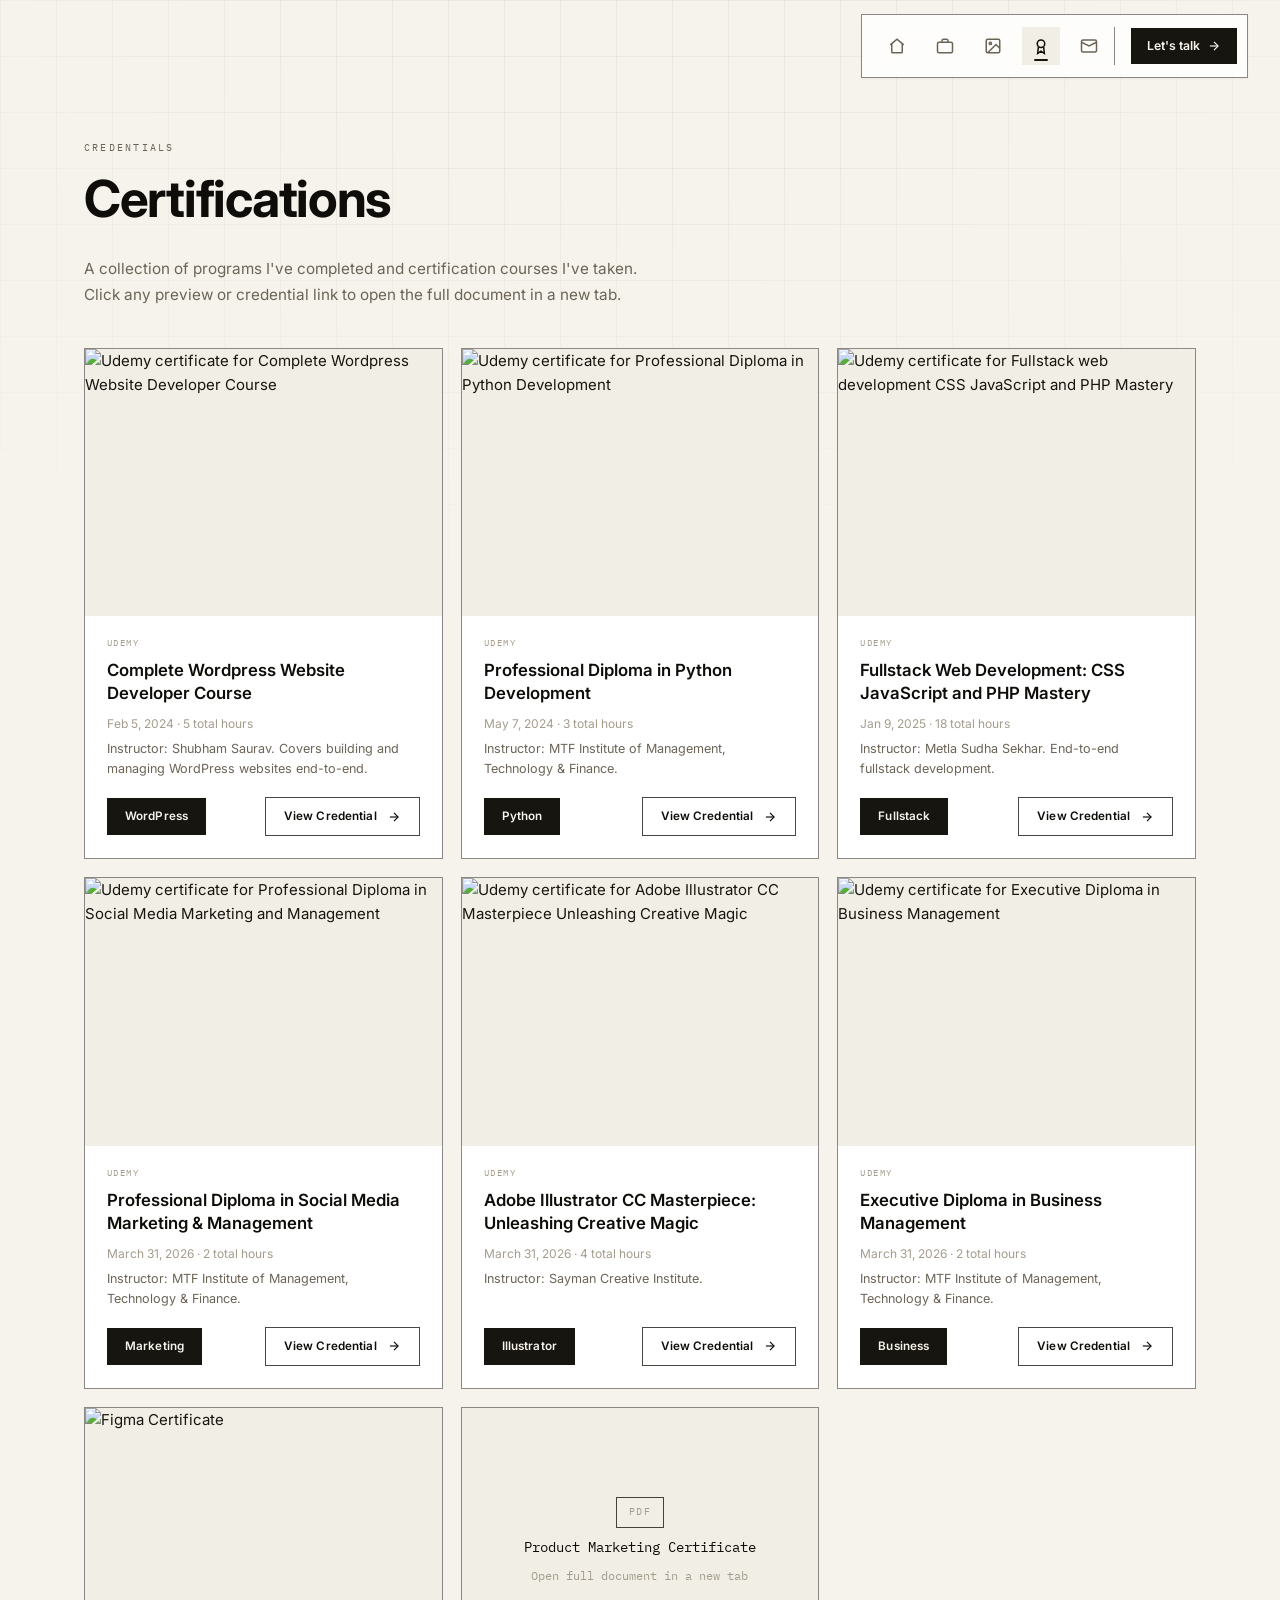
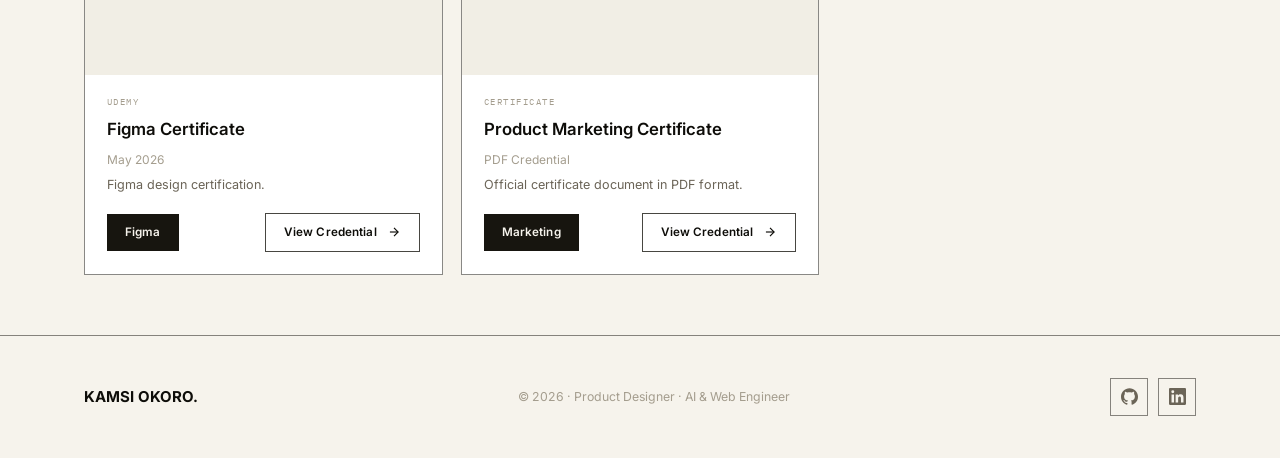
==== commit dfe8b7c4: "UI overhaul: icon navbar, sharp corners, black outlines, larger hero - Navbar: icons more separated," ====
--- a/certificatiions.html
+++ b/certificatiions.html
@@ -1,4 +1,4 @@
-<!DOCTYPE html>
+﻿<!DOCTYPE html>
 <html lang="en" data-theme="light">
 <head>
 <meta charset="UTF-8">
@@ -13,24 +13,17 @@
 <!-- ══════════ NAVBAR ══════════ -->
 <header class="navbar">
   <div class="navbar-inner">
-    <a class="navbar-brand" href="index.html" aria-label="Kamsi Okoro home">KAMSI<em>OKORO</em><span class="brand-dot">.</span></a>
     <nav class="navbar-center" aria-label="Primary">
       <ul class="nav-links">
-        <li><a class="nav-link" href="index.html">Home</a></li>
-        <li><a class="nav-link" href="works.html">Work</a></li>
-        <li><a class="nav-link" href="gallery.html">Gallery</a></li>
-        <li><a class="nav-link active" href="certificatiions.html">Certificates</a></li>
-        <li><a class="nav-link" href="contact.html">Contact</a></li>
+        <li><a class="nav-link" href="index.html" aria-label="Home" title="Home"><svg viewBox="0 0 24 24" fill="none" stroke="currentColor" stroke-width="2"><path d="M3 10.5 12 3l9 7.5"/><path d="M5 9v11a1 1 0 0 0 1 1h12a1 1 0 0 0 1-1V9"/></svg></a></li>
+        <li><a class="nav-link" href="works.html" aria-label="Work" title="Work"><svg viewBox="0 0 24 24" fill="none" stroke="currentColor" stroke-width="2"><rect x="2" y="7" width="20" height="14" rx="2"/><path d="M16 7V5a2 2 0 0 0-2-2h-4a2 2 0 0 0-2 2v2"/></svg></a></li>
+        <li><a class="nav-link" href="gallery.html" aria-label="Gallery" title="Gallery"><svg viewBox="0 0 24 24" fill="none" stroke="currentColor" stroke-width="2"><rect x="3" y="3" width="18" height="18" rx="2"/><circle cx="8.5" cy="8.5" r="1.5"/><path d="m21 15-5-5L5 21"/></svg></a></li>
+        <li><a class="nav-link active" href="certificatiions.html" aria-label="Certificates" title="Certificates"><svg viewBox="0 0 24 24" fill="none" stroke="currentColor" stroke-width="2"><circle cx="12" cy="9" r="5"/><path d="M8.5 13.5 7.5 22l4.5-3 4.5 3-1-8.5"/></svg></a></li>
+        <li><a class="nav-link" href="contact.html" aria-label="Contact" title="Contact"><svg viewBox="0 0 24 24" fill="none" stroke="currentColor" stroke-width="2"><rect x="2" y="4" width="20" height="16" rx="2"/><path d="m22 7-10 5L2 7"/></svg></a></li>
+        
       </ul>
     </nav>
     <div class="navbar-right">
-      <div class="theme-toggle" title="Toggle theme">
-        <div class="toggle-track" role="button" tabindex="0" aria-label="Toggle theme">
-          <svg class="icon-moon" viewBox="0 0 24 24" fill="none" stroke="currentColor" stroke-width="2"><path d="M21 12.8A9 9 0 1 1 11.2 3a7 7 0 0 0 9.8 9.8z"/></svg>
-          <span class="toggle-thumb"></span>
-          <svg class="icon-sun" viewBox="0 0 24 24" fill="none" stroke="currentColor" stroke-width="2"><circle cx="12" cy="12" r="4"/><path d="M12 2v2M12 20v2M4.9 4.9l1.4 1.4M17.7 17.7l1.4 1.4M2 12h2M20 12h2M4.9 19.1l1.4-1.4M17.7 6.3l1.4-1.4"/></svg>
-        </div>
-      </div>
       <a class="nav-cta" href="contact.html">Let's talk
         <svg viewBox="0 0 24 24" fill="none" stroke="currentColor" stroke-width="2"><line x1="5" y1="12" x2="19" y2="12"/><polyline points="12,5 19,12 12,19"/></svg>
       </a>
--- a/css/style.css
+++ b/css/style.css
@@ -15,18 +15,18 @@
   --text-strong: #0e0d09;
   --text-sub:    #6b6457;
   --text-dim:    #a49d8e;
-  --border:      rgba(23,21,15,0.11);
-  --border-bright: rgba(23,21,15,0.22);
+  --border:      rgba(20,18,12,0.50);
+  --border-bright: rgba(20,18,12,0.78);
   --accent:      #17150f;
   --btn-bg:      #17150f;
   --btn-text:    #f6f3ec;
   --btn-hover:   #2c2920;
   --grid-line:   rgba(23,21,15,0.045);
 
-  --r-sm: 10px;
-  --r-md: 14px;
-  --r-lg: 20px;
-  --r-full: 999px;
+  --r-sm: 0px;
+  --r-md: 0px;
+  --r-lg: 0px;
+  --r-full: 0px;
 
   --shadow-sm: 0 1px 2px rgba(23,21,15,0.05);
   --shadow-md: 0 12px 30px rgba(23,21,15,0.08);
@@ -147,14 +147,16 @@
 }
 .navbar-inner {
   pointer-events: auto;
-  width: 100%;
-  max-width: 980px;
+  width: auto;
+  max-width: none;
+  margin-left: auto;
+  margin-right: 16px;
   height: var(--nav-h);
   display: flex;
   align-items: center;
-  justify-content: space-between;
-  gap: 24px;
-  padding: 0 20px;
+  justify-content: flex-end;
+  gap: 16px;
+  padding: 0 10px;
   background: color-mix(in srgb, var(--surface) 78%, transparent);
   backdrop-filter: blur(14px) saturate(1.3);
   -webkit-backdrop-filter: blur(14px) saturate(1.3);
@@ -163,50 +165,32 @@
   box-shadow: var(--shadow-sm);
   transition: background-color 0.3s, box-shadow 0.3s, border-color 0.3s;
 }
-.navbar-brand {
-  display: flex;
-  align-items: baseline;
-  gap: 8px;
-  font-weight: 700;
-  letter-spacing: 0.02em;
-  color: var(--text-strong);
-  font-size: 0.98rem;
-  white-space: nowrap;
-}
-.navbar-brand .brand-dot { color: var(--text-dim); font-weight: 500; }
-.navbar-brand em {
-  font-style: normal;
-  font-family: var(--font-mono);
-  font-size: 0.62rem;
-  color: var(--text-sub);
-  letter-spacing: 0.08em;
-  margin-top: 2px;
-}
 .nav-links {
   display: flex;
   align-items: center;
-  gap: 2px;
+  gap: 10px;
   list-style: none;
+  padding: 0 6px;
+  border-right: 1px solid var(--border);
 }
 .nav-link {
   position: relative;
   display: inline-flex;
   align-items: center;
-  gap: 6px;
-  padding: 8px 12px;
-  font-size: 0.86rem;
-  font-weight: 500;
+  justify-content: center;
+  width: 38px;
+  height: 38px;
   color: var(--text-sub);
   border-radius: var(--r-sm);
   transition: color 0.2s var(--ease-smooth), background-color 0.2s var(--ease-smooth);
 }
-.nav-link svg { width: 15px; height: 15px; opacity: 0.7; }
+.nav-link svg { width: 18px; height: 18px; }
 .nav-link:hover { color: var(--text-strong); background: var(--surface-2); }
 .nav-link.active { color: var(--text-strong); background: var(--surface-2); }
 .nav-link.active::after {
   content: '';
   position: absolute;
-  left: 12px; right: 12px; bottom: 3px;
+  left: 12px; right: 12px; bottom: 4px;
   height: 2px;
   border-radius: 2px;
   background: var(--accent);
@@ -217,38 +201,6 @@
   align-items: center;
   gap: 10px;
 }
-
-/* Theme toggle */
-.theme-toggle {
-  display: flex;
-  align-items: center;
-}
-.toggle-track {
-  width: 46px;
-  height: 26px;
-  border-radius: var(--r-full);
-  background: var(--surface-2);
-  border: 1px solid var(--border);
-  position: relative;
-  cursor: pointer;
-  transition: background-color 0.3s, border-color 0.3s;
-  display: flex;
-  align-items: center;
-}
-.toggle-thumb {
-  position: absolute;
-  left: 3px;
-  top: 3px;
-  width: 18px;
-  height: 18px;
-  border-radius: 50%;
-  background: var(--accent);
-  transition: transform 0.3s var(--ease-smooth);
-}
-.toggle-track[data-step="1"] .toggle-thumb { transform: translateX(20px); }
-.toggle-track .icon-sun, .toggle-track .icon-moon { position: absolute; top: 4px; width: 12px; height: 12px; opacity: 0.55; }
-.toggle-track .icon-sun { right: 5px; }
-.toggle-track .icon-moon { left: 5px; }
 
 /* CTA button in nav */
 .nav-cta {
@@ -343,7 +295,7 @@
 }
 .btn svg { width: 16px; height: 16px; transition: transform 0.22s var(--ease-smooth); }
 .btn:hover svg { transform: translateX(4px); }
-.btn-primary { background: var(--btn-bg); color: var(--btn-text); box-shadow: var(--shadow-sm); }
+.btn-primary { background: var(--btn-bg); color: var(--btn-text); border: 1px solid var(--btn-bg); box-shadow: var(--shadow-sm); }
 .btn-primary:hover { background: var(--btn-hover); transform: translateY(-2px); box-shadow: var(--shadow-md); }
 .btn-outline {
   background: transparent;
@@ -355,12 +307,13 @@
 .btn-sm svg { width: 14px; height: 14px; }
 .btn-block { width: 100%; }
 
-/* Arrow-only circular nav button */
+/* Arrow-only square nav button */
 .arrow-btn {
   width: 48px; height: 48px;
-  border-radius: 50%;
+  border-radius: 0;
   background: var(--btn-bg);
   color: var(--btn-text);
+  border: 1px solid var(--btn-bg);
   display: inline-flex;
   align-items: center;
   justify-content: center;
@@ -378,63 +331,45 @@
   min-height: 100vh;
   display: flex;
   align-items: center;
-  padding: calc(var(--nav-h) + 24px) 0 40px;
+  padding: calc(var(--nav-h) + 20px) 0 40px;
 }
 .hero-grid {
   display: grid;
-  grid-template-columns: 1.15fr 0.85fr;
-  gap: 64px;
-  align-items: center;
-}
-.hero-badge {
-  display: inline-flex;
-  align-items: center;
-  gap: 8px;
-  padding: 7px 14px;
-  border: 1px solid var(--border);
-  border-radius: var(--r-full);
-  font-family: var(--font-mono);
-  font-size: 0.68rem;
-  letter-spacing: 0.12em;
-  text-transform: uppercase;
-  color: var(--text-sub);
-  background: var(--surface);
-  margin-bottom: 28px;
-}
-.hero-badge .pulse { width: 7px; height: 7px; border-radius: 50%; background: #4caf6e; }
-.hero h1 {
-  font-size: clamp(2.6rem, 6.2vw, 4.6rem);
-  line-height: 1.04;
-  font-weight: 700;
-  letter-spacing: -0.03em;
+  grid-template-columns: 1.1fr 0.9fr;
+  gap: 72px;
+  align-items: center;
+}
+.hero-name-line {
+  display: block;
+  font-size: clamp(3.6rem, 8.5vw, 7.2rem);
+  line-height: 0.96;
+  font-weight: 800;
+  letter-spacing: -0.035em;
   color: var(--text-strong);
-  margin-bottom: 24px;
-}
-.hero h1 .muted {
-  color: var(--text-dim);
-  font-weight: 500;
-}
-.hero h1 .accent-line {
-  display: inline-block;
-  background: var(--accent);
-  color: var(--bg);
-  padding: 0 10px;
-  border-radius: 8px;
-  margin: 4px 0;
-}
-.hero-subtext {
-  font-size: 1.08rem;
+  margin-bottom: 16px;
+}
+.hero-subtitle {
+  font-size: clamp(1.2rem, 2.4vw, 1.7rem);
+  font-weight: 600;
+  letter-spacing: -0.01em;
+  color: var(--text-strong);
+  margin-bottom: 14px;
+}
+.hero-intro {
+  font-size: clamp(1.02rem, 1.5vw, 1.2rem);
   line-height: 1.7;
   color: var(--text-sub);
-  max-width: 540px;
-  margin-bottom: 36px;
-}
-.hero-cta { display: flex; gap: 14px; flex-wrap: wrap; }
+  max-width: 560px;
+  padding-bottom: 30px;
+  border-bottom: 1px solid var(--border);
+  margin-bottom: 30px;
+}
+.hero-cta { display: flex; gap: 12px; flex-wrap: wrap; }
 .hero-quick {
   display: flex;
   align-items: center;
   gap: 10px;
-  margin-top: 44px;
+  margin-top: 34px;
   font-family: var(--font-mono);
   font-size: 0.74rem;
   letter-spacing: 0.06em;
@@ -452,46 +387,52 @@
 .hero-quick .quick-links a:hover { color: var(--text-strong); border-color: var(--border-bright); transform: translateY(-2px); background: var(--surface); }
 .hero-quick .quick-links svg { width: 16px; height: 16px; }
 
-/* Hero portrait */
+/* Hero portrait — blends into the page background */
 .hero-art {
   display: flex;
   justify-content: center;
-  align-items: center;
+  align-items: flex-end;
 }
 .hero-art-frame {
   position: relative;
   width: 100%;
-  max-width: 380px;
-  aspect-ratio: 4 / 5;
-  border-radius: var(--r-lg);
-  overflow: hidden;
-  border: 1px solid var(--border);
-  background: var(--surface-2);
-  box-shadow: var(--shadow-lg);
-}
-.hero-art-frame img { width: 100%; height: 100%; object-fit: cover; }
-.hero-art-frame::after {
-  content: '';
-  position: absolute; inset: 0;
-  border-radius: inherit;
-  box-shadow: inset 0 0 0 1px rgba(255,255,255,0.06);
-  pointer-events: none;
-}
-.hero-float-tag {
-  position: absolute;
-  left: -18px;
-  bottom: 30px;
-  background: var(--surface);
-  border: 1px solid var(--border);
-  box-shadow: var(--shadow-md);
-  border-radius: var(--r-md);
-  padding: 12px 16px;
-  font-family: var(--font-mono);
-  font-size: 0.7rem;
-  color: var(--text-sub);
-}
-.hero-float-tag strong { display: block; font-size: 0.9rem; color: var(--text-strong); font-family: var(--font-sans); }
-.hero-float-tag--top { left: auto; right: -18px; bottom: auto; top: 34px; }
+  max-width: 560px;
+}
+.hero-art-frame img {
+  display: block;
+  width: 100%;
+  height: auto;
+  object-fit: contain;
+  opacity: 0.95;
+  filter: brightness(1.06) contrast(0.98);
+  -webkit-mask-image: linear-gradient(to top, transparent 0%, #000 24%);
+  mask-image: linear-gradient(to top, transparent 0%, #000 24%);
+}
+
+/* Hero on-load entrance: text slides in from left, image fades in */
+.hero-name-line,
+.hero-subtitle,
+.hero-intro,
+.hero-cta,
+.hero-quick {
+  opacity: 0;
+  animation: heroEnterLeft 0.85s var(--ease-out) both;
+}
+.hero-name-line { animation-delay: 0.05s; }
+.hero-subtitle  { animation-delay: 0.14s; }
+.hero-intro     { animation-delay: 0.22s; }
+.hero-cta       { animation-delay: 0.32s; }
+.hero-quick     { animation-delay: 0.42s; }
+.hero-art { animation: heroFadeRise 1s var(--ease-out) 0.2s both; }
+
+@keyframes heroEnterLeft {
+  from { opacity: 0; transform: translateX(-40px); }
+  to   { opacity: 1; transform: translateX(0); }
+}
+@keyframes heroFadeRise {
+  from { opacity: 0; transform: translateY(26px); }
+  to   { opacity: 1; transform: translateY(0); }
+}
 
 /* Scroll indicator */
 .scroll-hint {
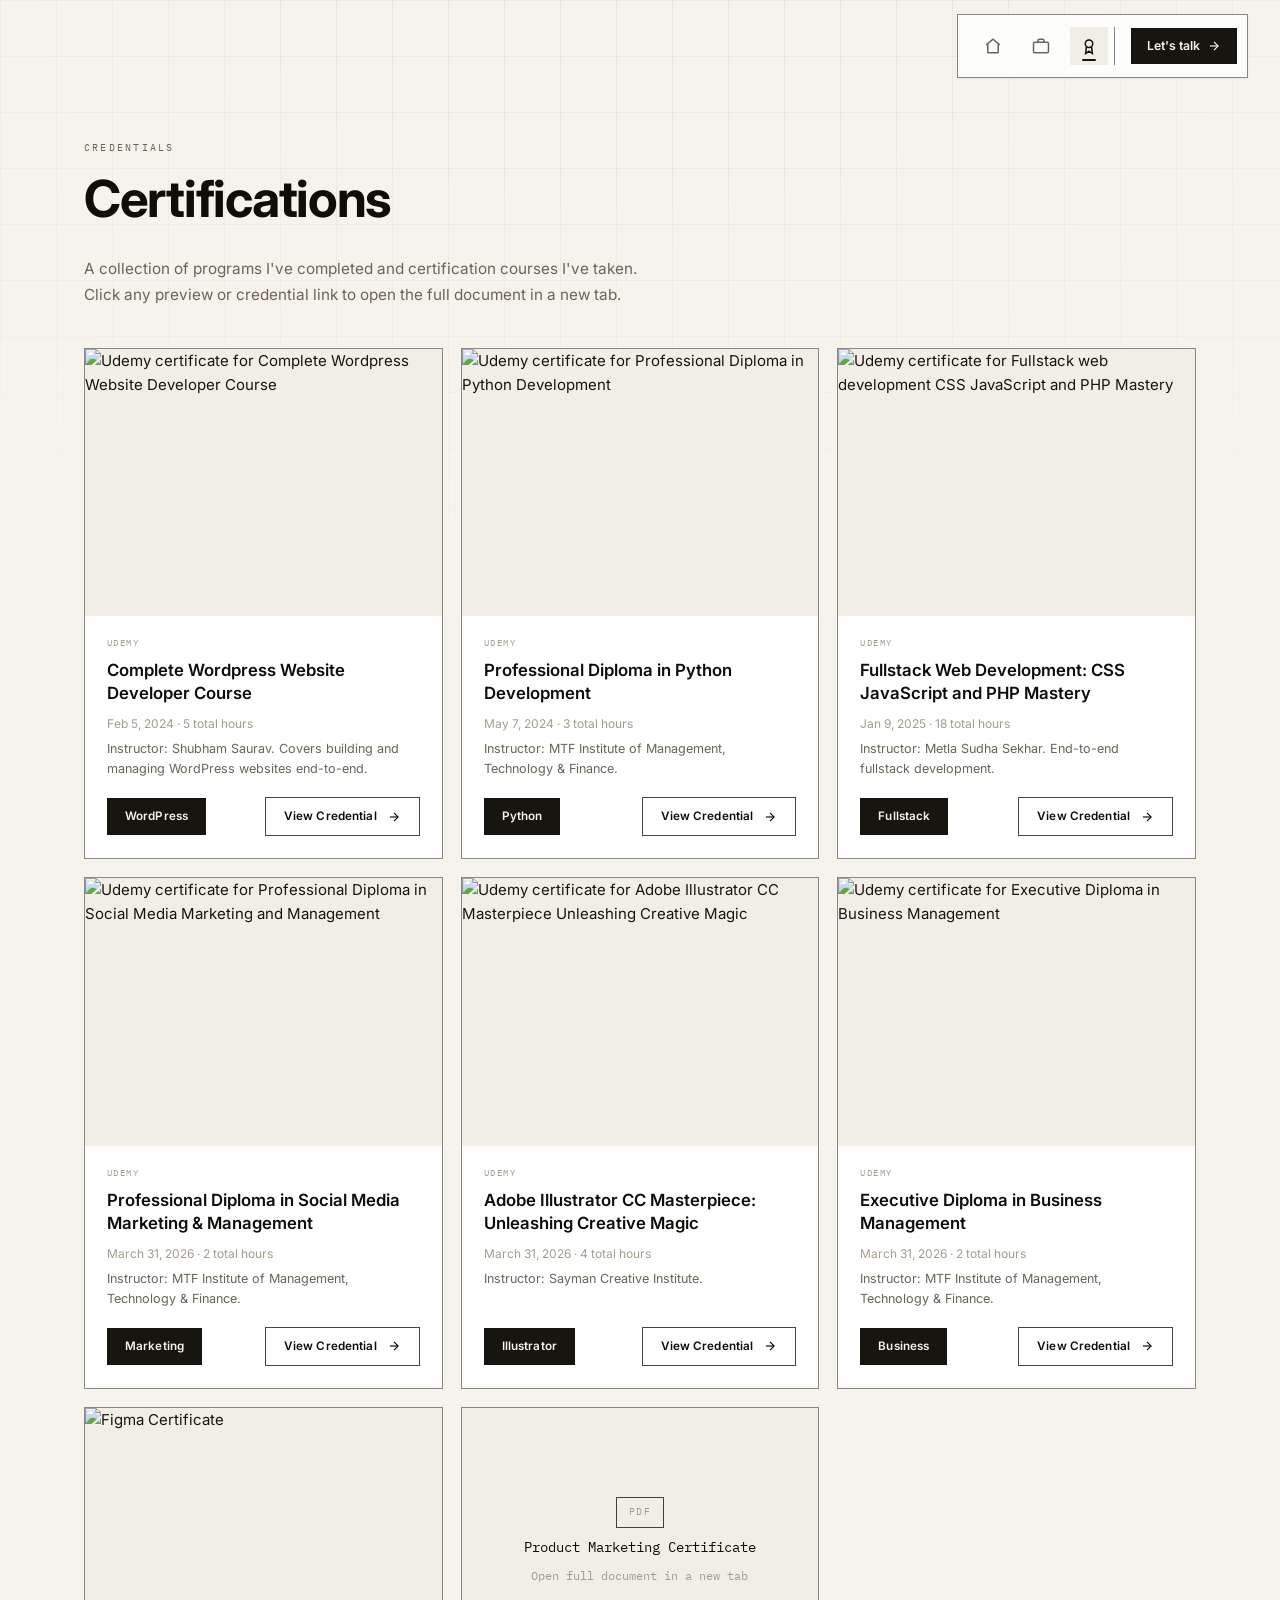
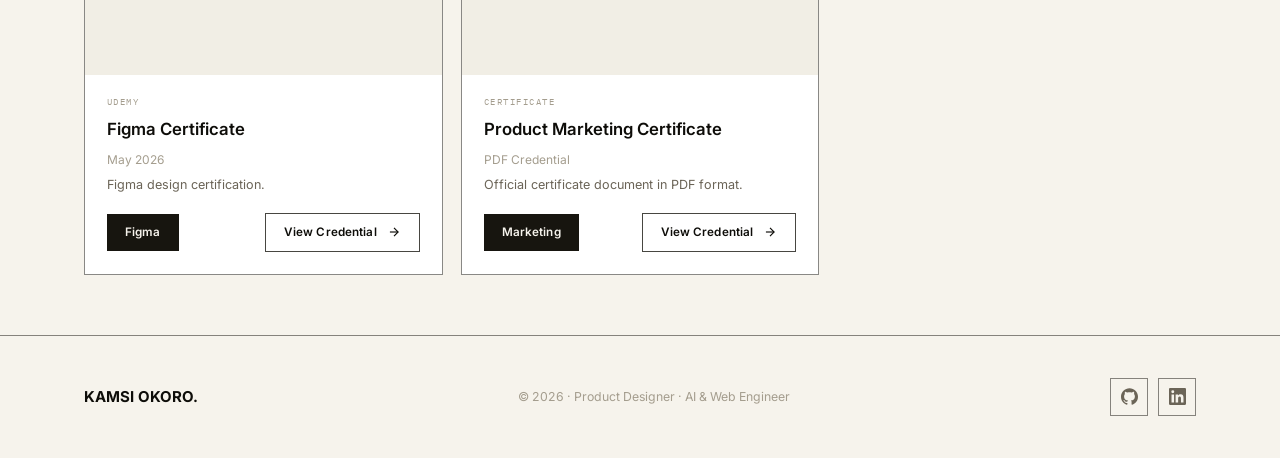
==== commit 95de3b2a: "Streamline identity: icon-only nav, larger hero, About me stats, drop graphic-designer refs - Navbar" ====
--- a/certificatiions.html
+++ b/certificatiions.html
@@ -17,10 +17,7 @@
       <ul class="nav-links">
         <li><a class="nav-link" href="index.html" aria-label="Home" title="Home"><svg viewBox="0 0 24 24" fill="none" stroke="currentColor" stroke-width="2"><path d="M3 10.5 12 3l9 7.5"/><path d="M5 9v11a1 1 0 0 0 1 1h12a1 1 0 0 0 1-1V9"/></svg></a></li>
         <li><a class="nav-link" href="works.html" aria-label="Work" title="Work"><svg viewBox="0 0 24 24" fill="none" stroke="currentColor" stroke-width="2"><rect x="2" y="7" width="20" height="14" rx="2"/><path d="M16 7V5a2 2 0 0 0-2-2h-4a2 2 0 0 0-2 2v2"/></svg></a></li>
-        <li><a class="nav-link" href="gallery.html" aria-label="Gallery" title="Gallery"><svg viewBox="0 0 24 24" fill="none" stroke="currentColor" stroke-width="2"><rect x="3" y="3" width="18" height="18" rx="2"/><circle cx="8.5" cy="8.5" r="1.5"/><path d="m21 15-5-5L5 21"/></svg></a></li>
         <li><a class="nav-link active" href="certificatiions.html" aria-label="Certificates" title="Certificates"><svg viewBox="0 0 24 24" fill="none" stroke="currentColor" stroke-width="2"><circle cx="12" cy="9" r="5"/><path d="M8.5 13.5 7.5 22l4.5-3 4.5 3-1-8.5"/></svg></a></li>
-        <li><a class="nav-link" href="contact.html" aria-label="Contact" title="Contact"><svg viewBox="0 0 24 24" fill="none" stroke="currentColor" stroke-width="2"><rect x="2" y="4" width="20" height="16" rx="2"/><path d="m22 7-10 5L2 7"/></svg></a></li>
-        
       </ul>
     </nav>
     <div class="navbar-right">
@@ -38,9 +35,8 @@
   <ul class="mobile-menu-links">
     <li><a href="index.html">Home <small>/ 01</small></a></li>
     <li><a href="works.html">Work <small>/ 02</small></a></li>
-    <li><a href="gallery.html">Gallery <small>/ 03</small></a></li>
-    <li><a class="active" href="certificatiions.html">Certificates <small>/ 04</small></a></li>
-    <li><a href="contact.html">Contact <small>/ 05</small></a></li>
+    <li><a class="active" href="certificatiions.html">Certificates <small>/ 03</small></a></li>
+    <li><a href="contact.html">Contact <small>/ 04</small></a></li>
   </ul>
   <div class="mobile-menu-social">
     <a href="https://www.linkedin.com/in/kamsiokoro" target="_blank" rel="noopener"><svg viewBox="0 0 24 24" fill="currentColor"><path d="M20.447 20.452h-3.554v-5.569c0-1.328-.027-3.037-1.852-3.037-1.853 0-2.136 1.445-2.136 2.939v5.667H9.351V9h3.414v1.561h.046c.477-.9 1.637-1.85 3.37-1.85 3.601 0 4.267 2.37 4.267 5.455v6.286zM5.337 7.433a2.062 2.062 0 01-2.063-2.065 2.064 2.064 0 112.063 2.065zm1.782 13.019H3.555V9h3.564v11.452zM22.225 0H1.771C.792 0 0 .774 0 1.729v20.542C0 23.227.792 24 1.771 24h20.451C23.2 24 24 23.227 24 22.271V1.729C24 .774 23.2 0 22.222 0h.003z"/></svg> LinkedIn</a>
--- a/css/style.css
+++ b/css/style.css
@@ -335,8 +335,8 @@
 }
 .hero-grid {
   display: grid;
-  grid-template-columns: 1.1fr 0.9fr;
-  gap: 72px;
+  grid-template-columns: 0.9fr 1.25fr;
+  gap: 48px;
   align-items: center;
 }
 .hero-name-line {
@@ -396,7 +396,7 @@
 .hero-art-frame {
   position: relative;
   width: 100%;
-  max-width: 560px;
+  max-width: 780px;
 }
 .hero-art-frame img {
   display: block;
@@ -485,6 +485,8 @@
   display: grid;
   grid-template-columns: 1fr 1fr;
   gap: 14px;
+  position: sticky;
+  top: calc(var(--nav-h) + 30px);
 }
 .stat-tile {
   background: var(--surface);
@@ -852,7 +854,7 @@
   .works-float-nav { display: none; }
   .hero-grid { grid-template-columns: 1fr; gap: 40px; }
   .hero-art { order: -1; }
-  .hero-art-frame { max-width: 300px; }
+  .hero-art-frame { max-width: 460px; }
   .about-grid { grid-template-columns: 1fr; gap: 32px; }
   .services-grid { grid-template-columns: 1fr; max-width: 560px; }
   .skills-grid { grid-template-columns: 1fr; }
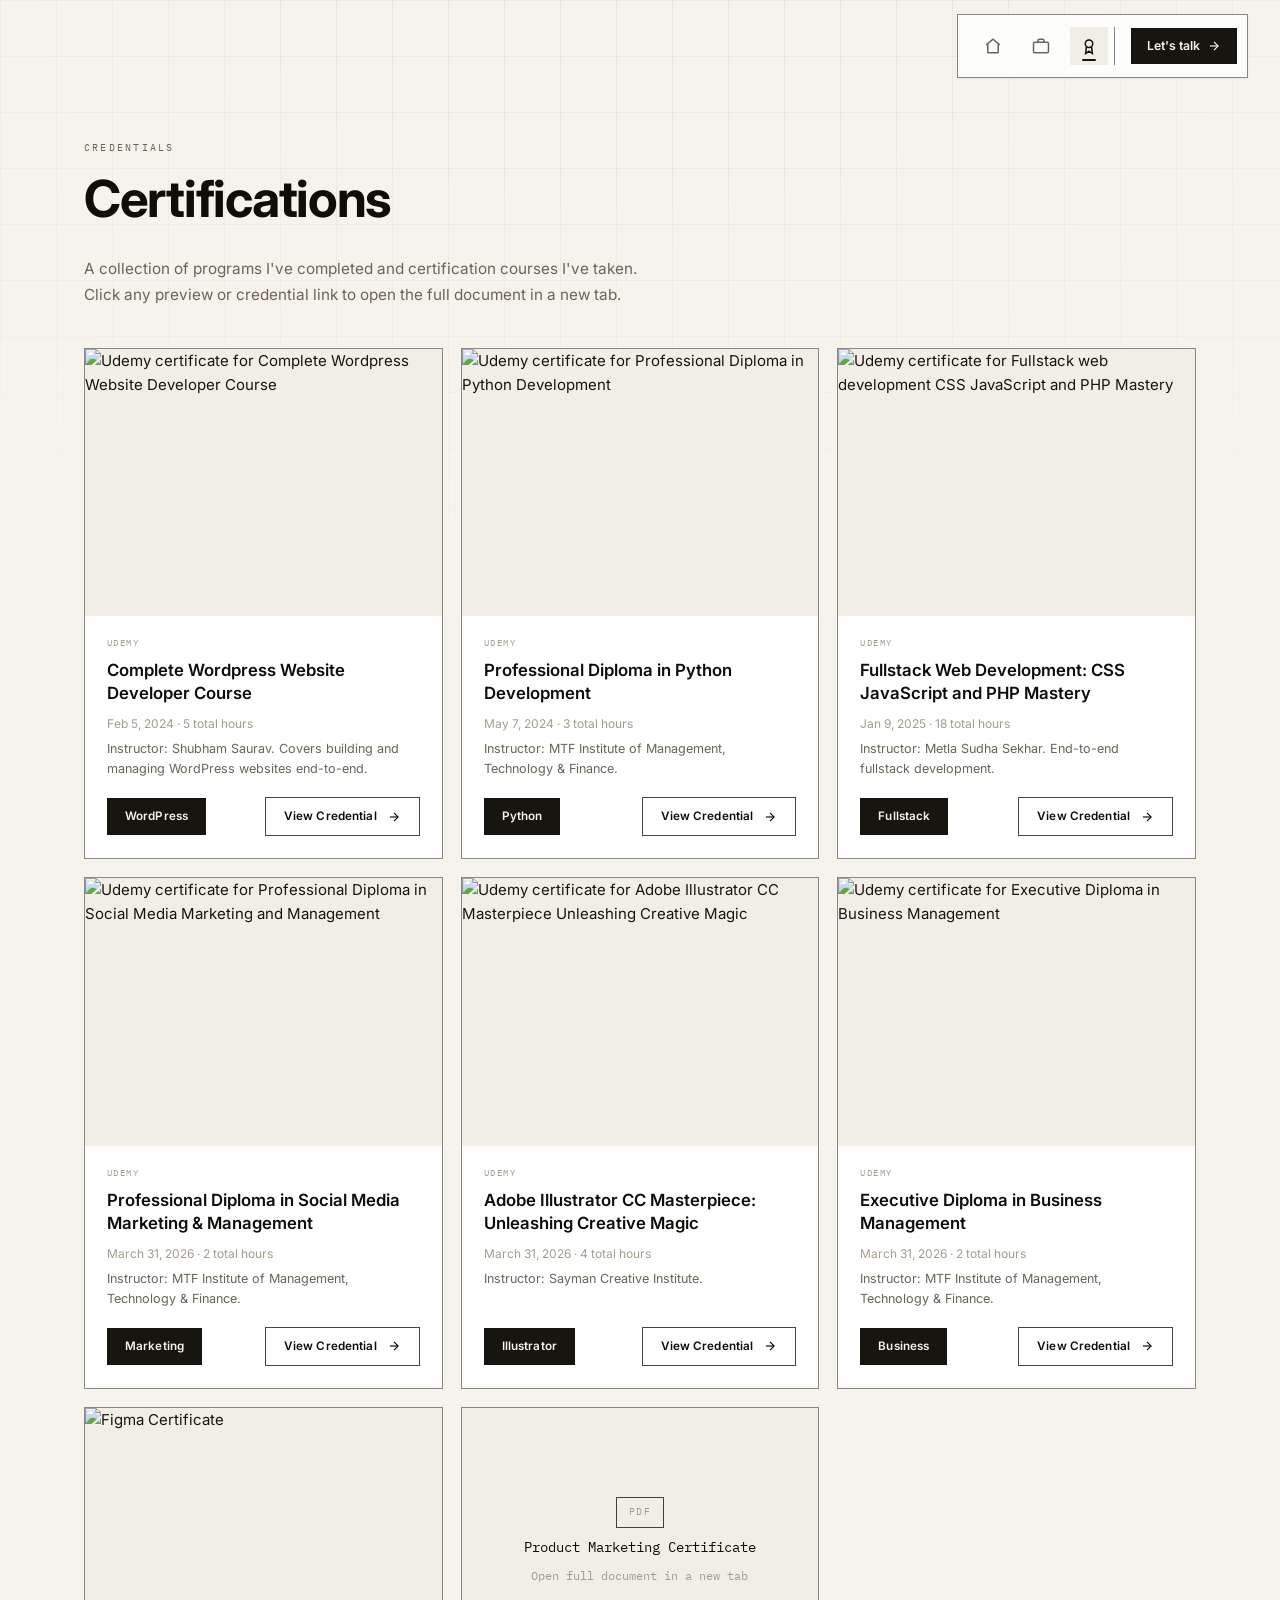
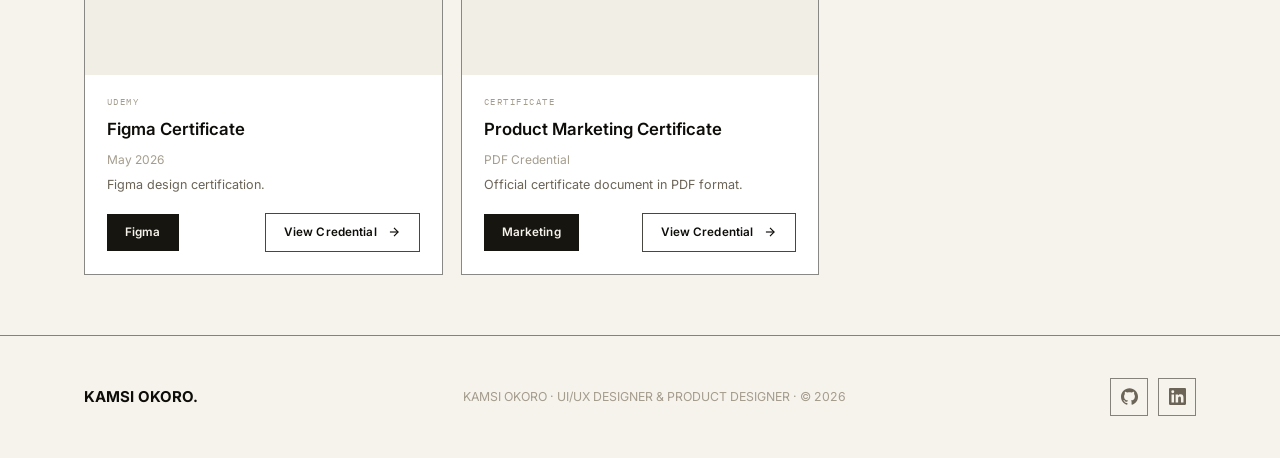
==== commit 70e66b2c: "Reposition portfolio for UI/UX and product design" ====
--- a/certificatiions.html
+++ b/certificatiions.html
@@ -1,10 +1,10 @@
-﻿<!DOCTYPE html>
+<!DOCTYPE html>
 <html lang="en" data-theme="light">
 <head>
 <meta charset="UTF-8">
 <meta name="viewport" content="width=device-width, initial-scale=1.0">
 <title>Certificates — Kamsi Okoro</title>
-<meta name="description" content="Certifications and credentials earned by Kamsi Okoro across web development, design, art and business.">
+<meta name="description" content="Design, creative, and professional certificates earned by Kamsi Okoro.">
 <link rel="icon" type="image/svg+xml" href="favicon.svg">
 <link rel="stylesheet" href="css/style.css">
 </head>
@@ -196,7 +196,7 @@
   <footer class="footer">
     <div class="container footer-inner">
       <span class="footer-brand">KAMSI OKORO.</span>
-      <span class="footer-copy">© 2026 · Product Designer · AI &amp; Web Engineer</span>
+      <span class="footer-copy">KAMSI OKORO · UI/UX DESIGNER &amp; PRODUCT DESIGNER · © 2026</span>
       <div class="footer-social">
         <a href="https://github.com/kamsigpt" target="_blank" rel="noopener noreferrer" aria-label="GitHub"><svg viewBox="0 0 24 24" fill="currentColor"><path d="M12 .297c-6.63 0-12 5.373-12 12 0 5.303 3.438 9.8 8.205 11.385.6.113.82-.258.82-.577 0-.285-.01-1.04-.015-2.04-3.338.724-4.042-1.61-4.042-1.61C4.422 18.07 3.633 17.7 3.633 17.7c-1.087-.744.084-.729.084-.729 1.205.084 1.838 1.236 1.838 1.236 1.07 1.835 2.809 1.305 3.495.998.108-.776.417-1.305.76-1.605-2.665-.3-5.466-1.332-5.466-5.93 0-1.31.465-2.38 1.235-3.22-.135-.303-.54-1.523.105-3.176 0 0 1.005-.322 3.3 1.23.96-.267 1.98-.399 3-.405 1.02.006 2.04.138 3 .405 2.28-1.552 3.285-1.23 3.285-1.23.645 1.653.24 2.873.12 3.176.765.84 1.23 1.91 1.23 3.22 0 4.61-2.805 5.625-5.475 5.92.42.36.81 1.096.81 2.22 0 1.606-.015 2.896-.015 3.286 0 .315.21.69.825.57C20.565 22.092 24 17.592 24 12.297c0-6.627-5.373-12-12-12"/></svg></a>
         <a href="https://www.linkedin.com/in/kamsiokoro" target="_blank" rel="noopener" aria-label="LinkedIn"><svg viewBox="0 0 24 24" fill="currentColor"><path d="M20.447 20.452h-3.554v-5.569c0-1.328-.027-3.037-1.852-3.037-1.853 0-2.136 1.445-2.136 2.939v5.667H9.351V9h3.414v1.561h.046c.477-.9 1.637-1.85 3.37-1.85 3.601 0 4.267 2.37 4.267 5.455v6.286zM5.337 7.433a2.062 2.062 0 01-2.063-2.065 2.064 2.064 0 112.063 2.065zm1.782 13.019H3.555V9h3.564v11.452zM22.225 0H1.771C.792 0 0 .774 0 1.729v20.542C0 23.227.792 24 1.771 24h20.451C23.2 24 24 23.227 24 22.271V1.729C24 .774 23.2 0 22.222 0h.003z"/></svg></a>
--- a/css/style.css
+++ b/css/style.css
@@ -263,7 +263,16 @@
   font-weight: 600;
   color: var(--text);
   border-bottom: 1px solid var(--border);
-}
+  opacity: 0;
+  transform: translateY(12px);
+  transition: opacity 0.35s var(--ease-out), transform 0.35s var(--ease-out);
+}
+.sidebar-open .mobile-menu-links a { opacity: 1; transform: none; }
+.sidebar-open .mobile-menu-links li:nth-child(1) a { transition-delay: 0.04s; }
+.sidebar-open .mobile-menu-links li:nth-child(2) a { transition-delay: 0.09s; }
+.sidebar-open .mobile-menu-links li:nth-child(3) a { transition-delay: 0.14s; }
+.sidebar-open .mobile-menu-links li:nth-child(4) a { transition-delay: 0.19s; }
+.sidebar-open .mobile-menu-links li:nth-child(5) a { transition-delay: 0.24s; }
 .mobile-menu-links a small { font-family: var(--font-mono); font-size: 0.7rem; color: var(--text-dim); font-weight: 400; }
 .mobile-menu-links a.active { color: var(--text-strong); }
 .mobile-menu-social { display: flex; gap: 14px; flex-wrap: wrap; }
@@ -328,6 +337,7 @@
 
 /* ── HERO ── */
 .hero {
+  position: relative;
   min-height: 100vh;
   display: flex;
   align-items: center;
@@ -335,13 +345,13 @@
 }
 .hero-grid {
   display: grid;
-  grid-template-columns: 0.9fr 1.25fr;
-  gap: 48px;
+  grid-template-columns: 1.2fr 0.9fr;
+  gap: 56px;
   align-items: center;
 }
 .hero-name-line {
   display: block;
-  font-size: clamp(3.6rem, 8.5vw, 7.2rem);
+  font-size: clamp(2.8rem, 6vw, 5rem);
   line-height: 0.96;
   font-weight: 800;
   letter-spacing: -0.035em;
@@ -387,26 +397,31 @@
 .hero-quick .quick-links a:hover { color: var(--text-strong); border-color: var(--border-bright); transform: translateY(-2px); background: var(--surface); }
 .hero-quick .quick-links svg { width: 16px; height: 16px; }
 
-/* Hero portrait — blends into the page background */
+/* Hero portrait — enclosed in a taller outlined box; the photo is anchored to the
+   top so the head and hair stay fully visible inside the frame */
 .hero-art {
   display: flex;
-  justify-content: center;
+  justify-content: flex-end;
   align-items: flex-end;
 }
 .hero-art-frame {
   position: relative;
   width: 100%;
-  max-width: 780px;
+  max-width: 560px;
+  aspect-ratio: 4 / 5;
+  border: 2px solid #17150f;
+  background: var(--surface);
 }
 .hero-art-frame img {
+  position: absolute;
+  left: 0;
+  right: 0;
+  bottom: 0;
+  width: 100%;
+  height: 100%;
+  object-fit: cover;
+  object-position: center top;
   display: block;
-  width: 100%;
-  height: auto;
-  object-fit: contain;
-  opacity: 0.95;
-  filter: brightness(1.06) contrast(0.98);
-  -webkit-mask-image: linear-gradient(to top, transparent 0%, #000 24%);
-  mask-image: linear-gradient(to top, transparent 0%, #000 24%);
 }
 
 /* Hero on-load entrance: text slides in from left, image fades in */
@@ -497,6 +512,52 @@
 .stat-tile .stat-num { font-size: 2rem; font-weight: 700; color: var(--text-strong); letter-spacing: -0.02em; }
 .stat-tile .stat-label { font-size: 0.85rem; color: var(--text-sub); margin-top: 2px; }
 
+/* ── CAREER EXPERIENCE ── */
+.career-list {
+  display: flex;
+  flex-direction: column;
+  gap: 16px;
+  max-width: 860px;
+}
+.career-card {
+  background: var(--surface);
+  border: 1px solid var(--border-bright);
+  border-radius: 0;
+  padding: 26px 30px;
+  display: grid;
+  grid-template-columns: 180px 1fr;
+  gap: 6px 34px;
+  align-items: baseline;
+  transition: transform 0.2s var(--ease-smooth), box-shadow 0.2s;
+}
+.career-card:hover { transform: translateY(-3px); box-shadow: var(--shadow-md); }
+.career-period {
+  font-family: var(--font-mono);
+  font-size: 0.8rem;
+  letter-spacing: 0.06em;
+  color: var(--text-sub);
+  white-space: nowrap;
+}
+.career-card h3 {
+  font-size: 1.15rem;
+  font-weight: 700;
+  color: var(--text-strong);
+  letter-spacing: -0.01em;
+  margin-bottom: 2px;
+}
+.career-company { font-size: 0.85rem; color: var(--text-sub); }
+.career-card p {
+  grid-column: 2;
+  color: var(--text-sub);
+  font-size: 0.95rem;
+  line-height: 1.6;
+}
+
+@media (max-width: 640px) {
+  .career-card { grid-template-columns: 1fr; gap: 8px; }
+  .career-card p { grid-column: 1; }
+}
+
 /* ── SERVICES ── */
 .services-grid {
   display: grid;
@@ -516,6 +577,8 @@
 .service-card .icon svg { width: 28px; height: 28px; }
 .service-card h3 { font-size: 1.2rem; font-weight: 600; color: var(--text-strong); margin-bottom: 8px; }
 .service-card p { font-size: 0.92rem; color: var(--text-sub); line-height: 1.65; }
+.service-card .btn { margin-top: 18px; }
+.service-card .btn svg { transform: none; }
 
 /* ── SKILLS ── */
 .skills-grid {
@@ -650,7 +713,24 @@
 .page-hero h1 { font-size: clamp(2.2rem, 5vw, 3.4rem); font-weight: 700; letter-spacing: -0.025em; color: var(--text-strong); margin-bottom: 16px; }
 .page-hero p { font-size: 1.02rem; color: var(--text-sub); max-width: 560px; line-height: 1.7; }
 
+/* Works page: pull header up to navbar level and bring projects higher */
+.works-page .page-hero {
+  padding: 0;
+  display: flex;
+  align-items: center;
+  min-height: calc(var(--nav-h) + 14px);
+}
+.works-page .page-hero .container { display: flex; align-items: center; }
+.works-page .page-hero p { margin-bottom: 0; }
+.works-page .page-hero h1 {
+  font-size: clamp(1.3rem, 2.4vw, 1.8rem);
+  margin-bottom: 0;
+  line-height: 1;
+}
+
 .works-stage { display: flex; flex-direction: column; gap: 56px; }
+.works-page .works-stage { gap: 24px; }
+.works-page .work-item { padding-top: 12px; }
 .work-item {
   display: grid;
   grid-template-columns: 1.3fr 1fr;
@@ -669,6 +749,7 @@
   box-shadow: var(--shadow-md);
 }
 .work-media video, .work-media img { width: 100%; height: 100%; object-fit: cover; }
+.work-media video { object-fit: contain; background: var(--surface-2); }
 .work-media-16x10 { aspect-ratio: 16 / 10; }
 
 /* Modular info tile grid */
@@ -852,35 +933,82 @@
   .nav-cta { display: none; }
   .hamburger-btn { display: flex; }
   .works-float-nav { display: none; }
-  .hero-grid { grid-template-columns: 1fr; gap: 40px; }
-  .hero-art { order: -1; }
-  .hero-art-frame { max-width: 460px; }
+
+  /* Hero stacks with the portrait first, centered and tidy */
+  .hero { min-height: auto; padding-top: calc(var(--nav-h) + 28px); }
+  .hero-grid { grid-template-columns: 1fr; gap: 36px; }
+  .hero-art { order: -1; justify-content: center; }
+  .hero-art-frame { max-width: min(76vw, 410px); }
+  .scroll-hint { display: none; }
+
   .about-grid { grid-template-columns: 1fr; gap: 32px; }
-  .services-grid { grid-template-columns: 1fr; max-width: 560px; }
-  .skills-grid { grid-template-columns: 1fr; }
+  .about-stats { position: static; }
+
+  /* Keep sections multi-column like desktop */
+  .services-grid { grid-template-columns: 1fr 1fr; }
+  .skills-grid { grid-template-columns: 1fr 1fr; }
+  .cert-preview-grid { grid-template-columns: repeat(2, 1fr); gap: 14px; }
+  .work-tiles { grid-template-columns: 1fr 1fr; }
+
   .featured-item { grid-template-columns: 1fr; }
   .featured-media { aspect-ratio: 16 / 10; }
-  .cert-preview-grid { grid-template-columns: 1fr; }
   .contact-grid { grid-template-columns: 1fr; }
 }
 
 @media (max-width: 768px) {
   html { font-size: 14px; }
   :root { --page-pad: 20px; --nav-h: 60px; }
-  .hero { padding-top: calc(var(--nav-h) + 40px); }
+  .hero { padding-top: calc(var(--nav-h) + 24px); padding-bottom: 28px; }
+  .hero-intro { padding-bottom: 24px; margin-bottom: 24px; }
   .hero-quick { align-items: flex-start; flex-direction: column; gap: 14px; }
   .section { padding: 60px 0; }
-  .section-head { flex-direction: column; align-items: flex-start; gap: 16px; }
-  .about-stats { grid-template-columns: 1fr 1fr; }
-  .cta-panel { padding: 44px 24px; }
-  .fade-up { transform: translateY(18px); }
+  .section-head { flex-direction: column; align-items: flex-start; gap: 16px; margin-bottom: 34px; }
+  .section-title { margin-top: 12px; }
+  .about-stats { grid-template-columns: 1fr 1fr; gap: 12px; }
+  .stat-tile { padding: 16px 18px; }
+  .stat-tile .stat-num { font-size: 1.6rem; }
+  .career-card { padding: 22px; }
+  .career-card h3 { font-size: 1.05rem; }
+  .service-card, .skill-card, .work-tile { padding: 22px; }
+  .cta-panel { padding: 40px 24px; }
+  .footer { padding: 32px 0; margin-top: 40px; }
+
+  /* Snappier, lighter scroll animations on small screens */
+  .fade-up, .reveal { transition-duration: 0.55s; }
+  .fade-up { transform: translateY(16px); }
+
+  /* Hero entrance rises up instead of sliding horizontally on compact screens */
+  @keyframes heroEnterLeft {
+    from { opacity: 0; transform: translateY(18px); }
+    to   { opacity: 1; transform: translateY(0); }
+  }
+  @keyframes heroFadeRise {
+    from { opacity: 0; transform: translateY(14px); }
+    to   { opacity: 1; transform: translateY(0); }
+  }
+
+  .btn { padding: 13px 22px; }
+}
+
+@media (max-width: 560px) {
+  .services-grid { grid-template-columns: 1fr; max-width: 560px; }
+  .skills-grid { grid-template-columns: 1fr; }
+  .cert-grid { grid-template-columns: 1fr; }
+  .cert-preview-grid { grid-template-columns: 1fr; }
+  .hero-art-frame { max-width: min(82vw, 380px); }
+  .work-tiles { grid-template-columns: 1fr; }
+  .work-tile.wide, .work-tile.tall { grid-column: 1 / -1; grid-row: auto; }
 }
 
 @media (max-width: 480px) {
   .gallery-grid { grid-template-columns: repeat(2, 1fr); gap: 10px; }
-  .about-stats { grid-template-columns: 1fr; }
-  .work-tiles { grid-template-columns: 1fr; }
-  .work-tile.wide, .work-tile.tall { grid-column: 1 / -1; grid-row: auto; }
+  .about-stats { grid-template-columns: 1fr 1fr; gap: 10px; }
+  .section { padding: 44px 0; }
+  .hero-cta { width: 100%; }
+  .hero-cta .btn { flex: 1 1 140px; }
+  .mobile-menu {
+    padding: calc(84px + env(safe-area-inset-top, 0px)) 22px calc(32px + env(safe-area-inset-bottom, 0px));
+  }
 }
 
 /* ── REDUCED MOTION ── */
